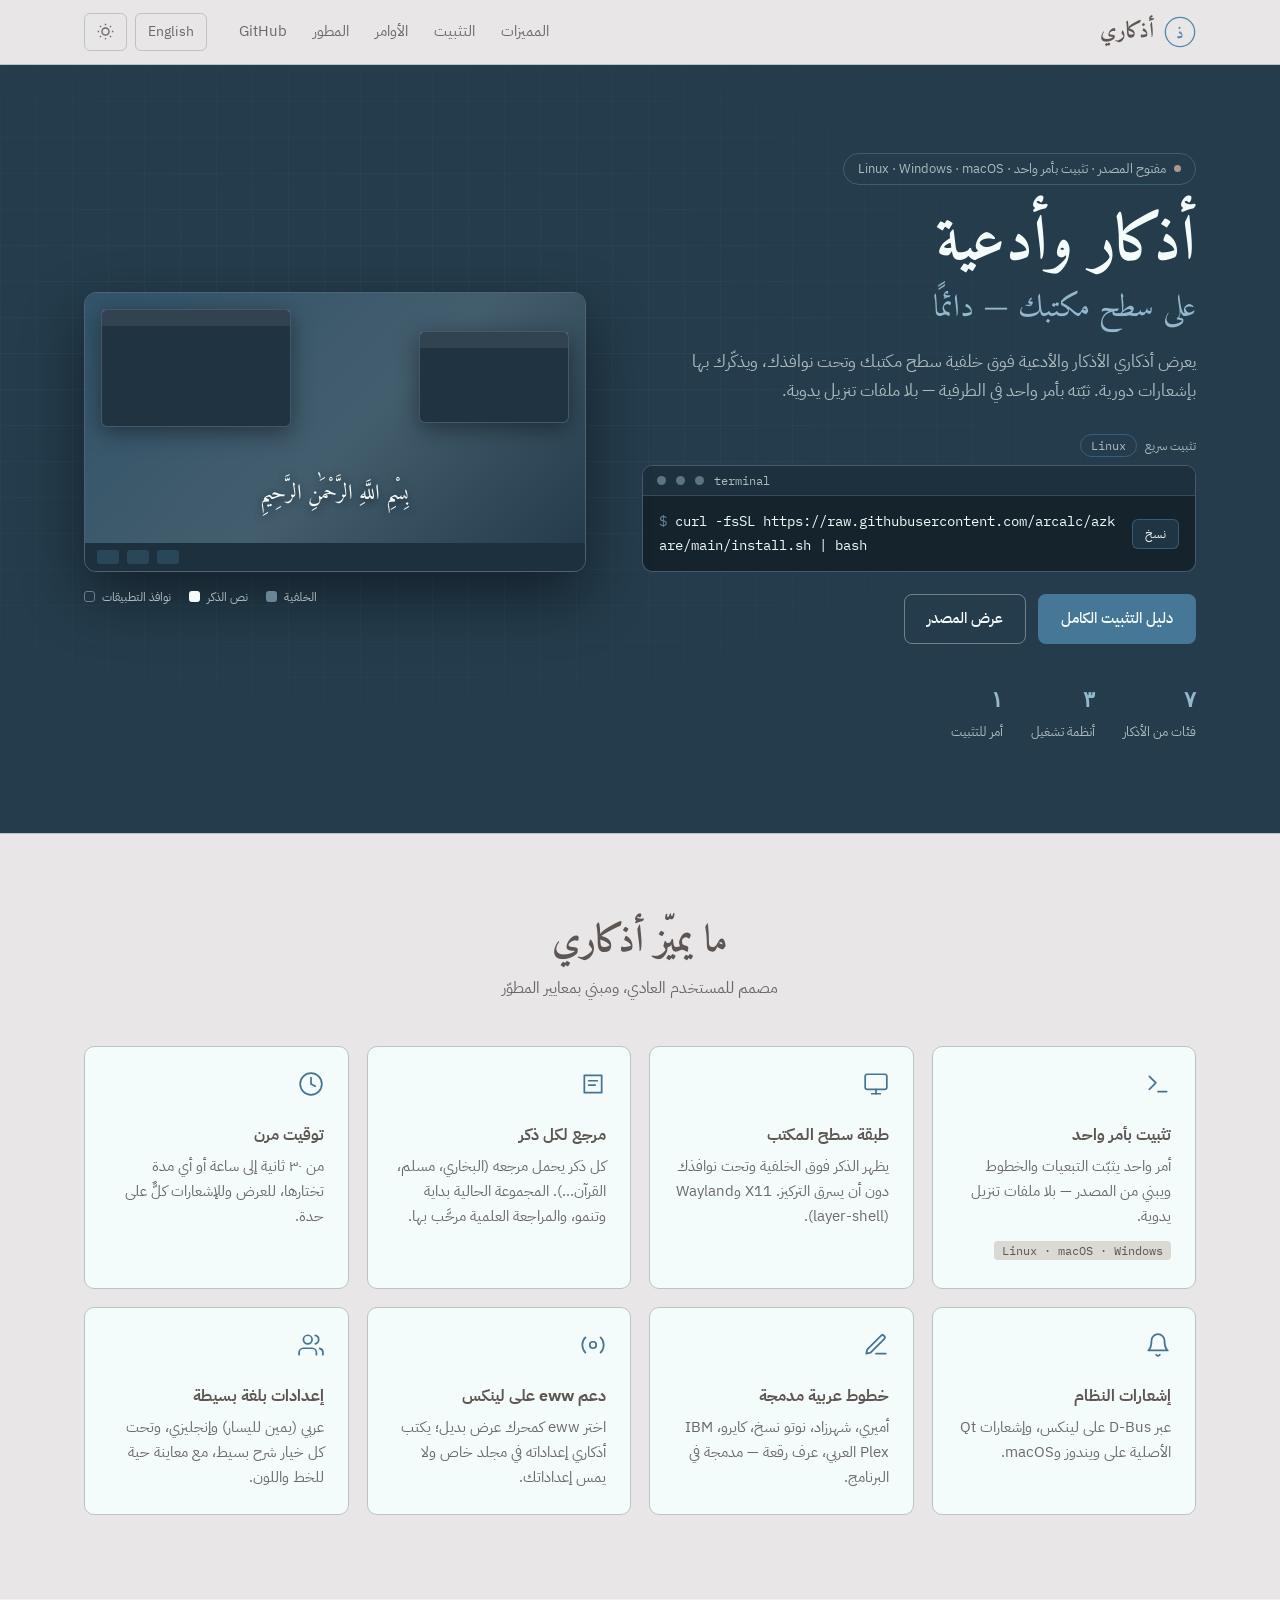
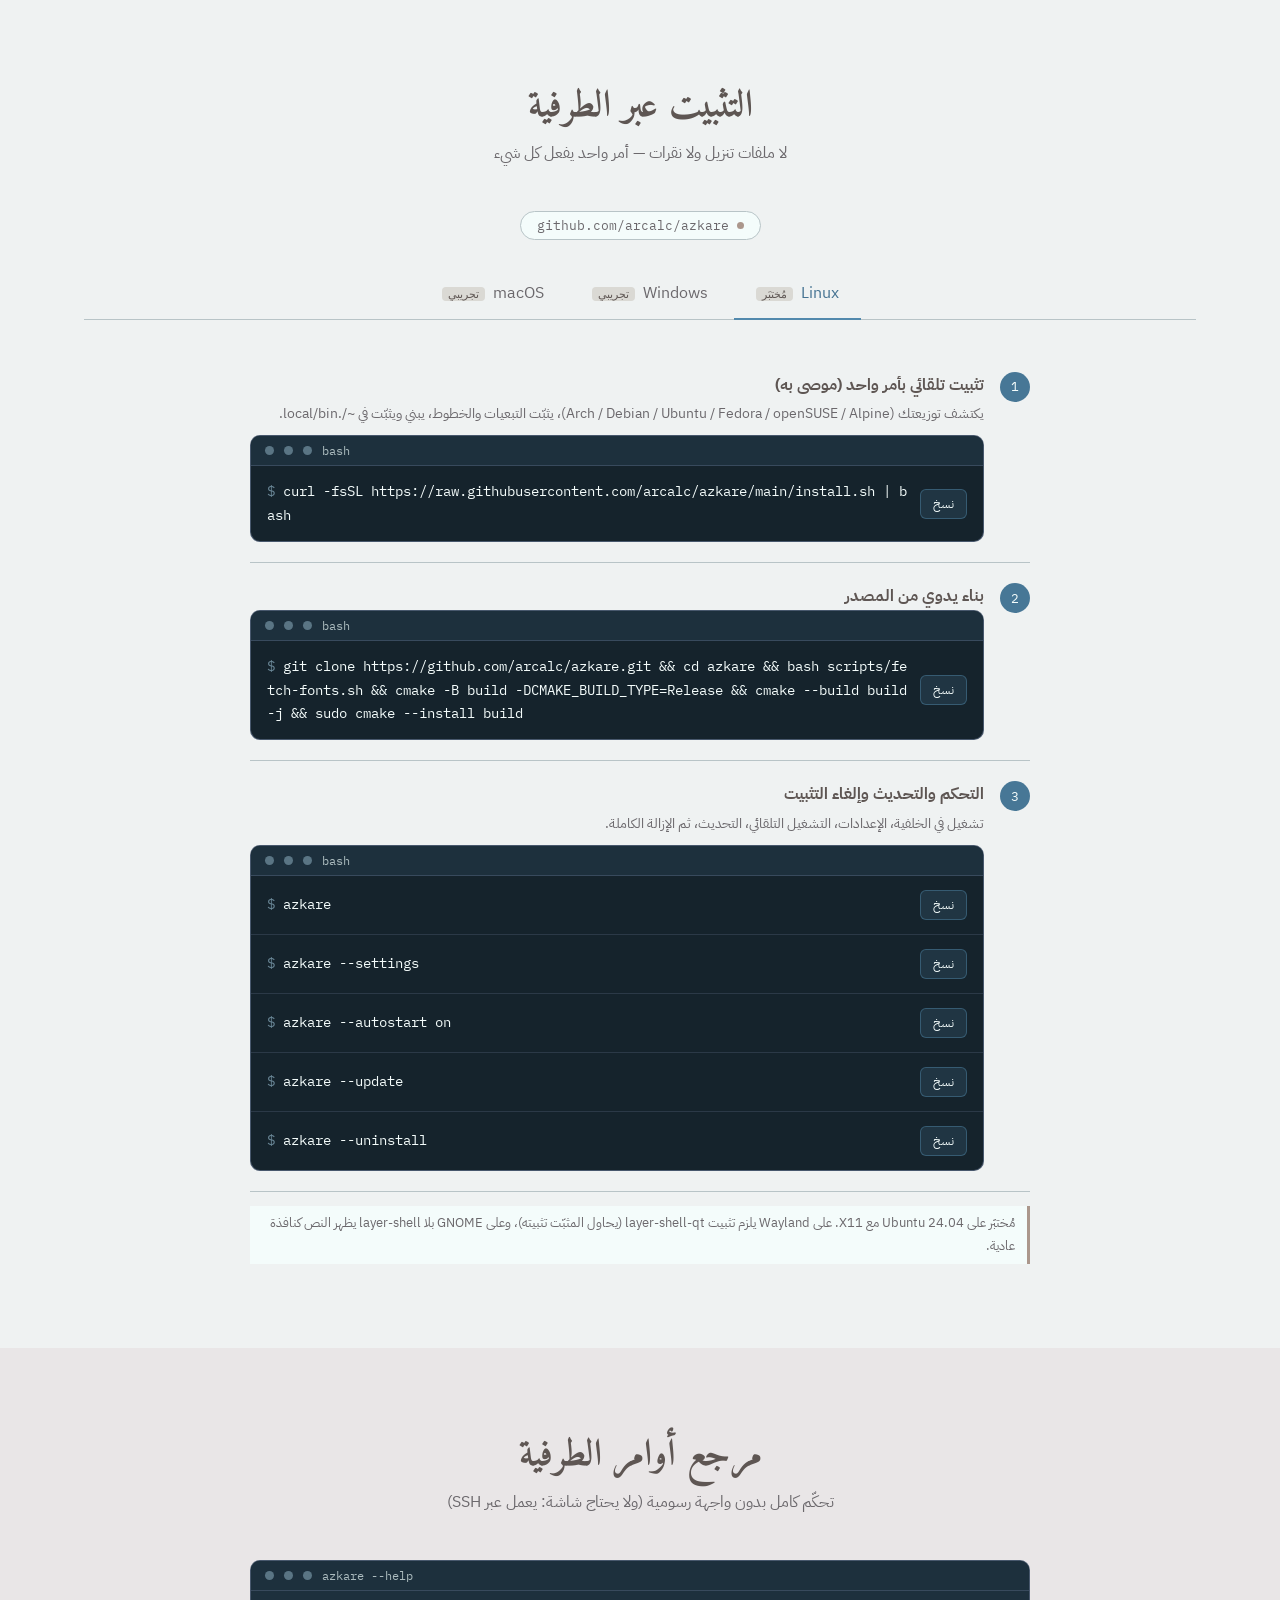
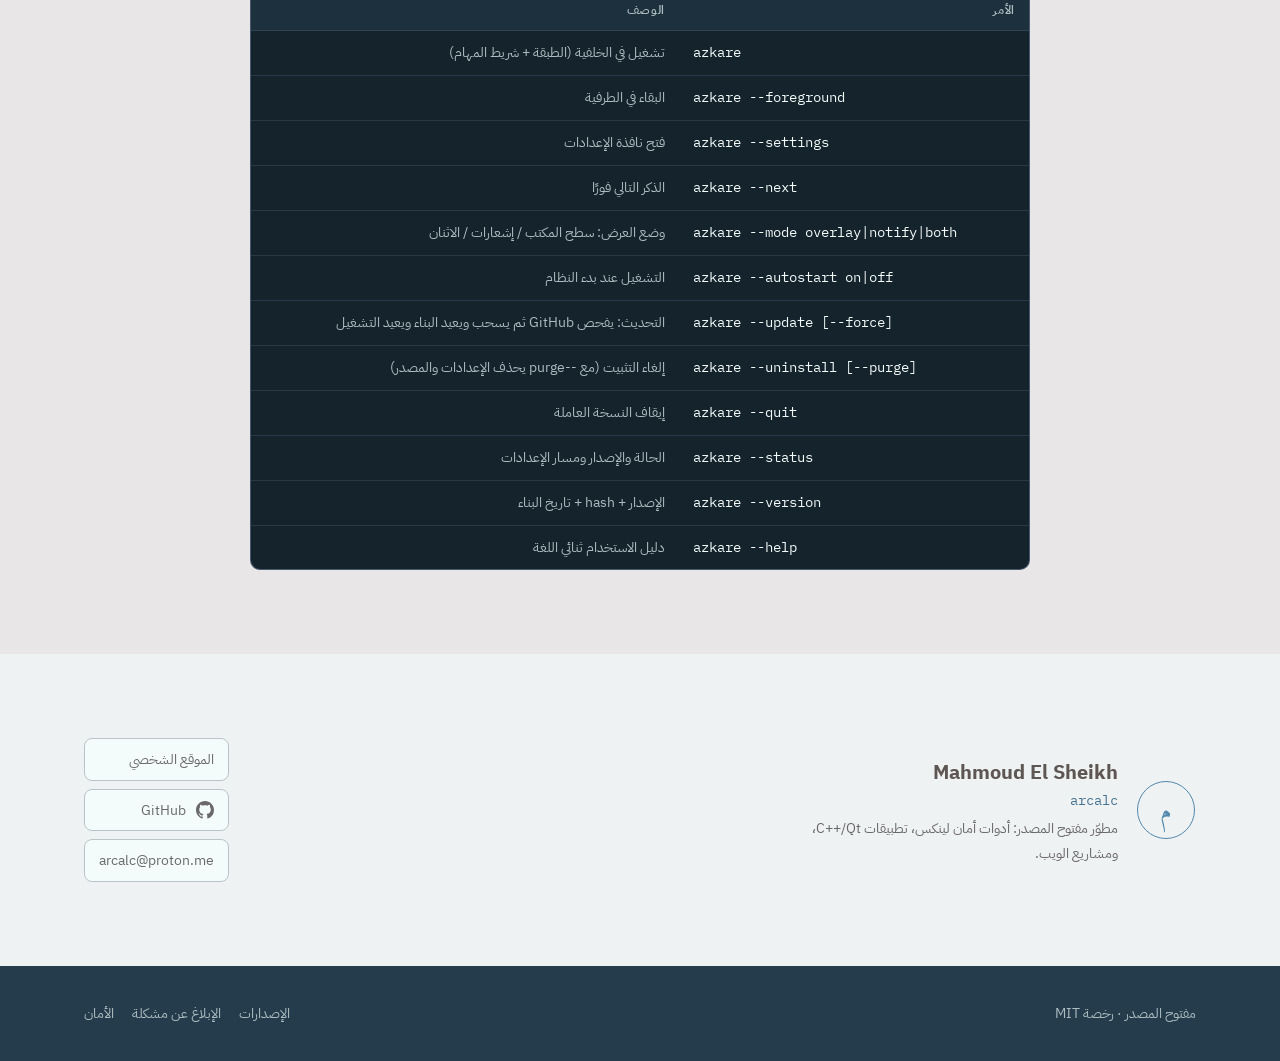
==== docs/index.html @ 2e0c01bb "Add files via upload" ====
<!DOCTYPE html>
<html lang="ar" dir="rtl">
<head>
<meta charset="UTF-8">
<meta name="viewport" content="width=device-width, initial-scale=1">
<title>أذكاري — Azkare | أذكار وأدعية على سطح مكتبك</title>
<meta name="description" content="أذكار وأدعية على سطح مكتبك، تُثبَّت بأمر واحد في الطرفية — Linux وWindows وmacOS. Adhkar and Duas on your desktop, installed with one terminal command.">
<meta name="theme-color" content="#243C4C">
<meta property="og:title" content="أذكاري — Azkare">
<meta property="og:description" content="Adhkar and Duas on your desktop. One terminal command to install.">
<link rel="icon" type="image/svg+xml" href="assets/icon.svg">
<link rel="preconnect" href="https://fonts.googleapis.com"><link rel="preconnect" href="https://fonts.gstatic.com" crossorigin>
<link href="https://fonts.googleapis.com/css2?family=Amiri:wght@400;700&amp;family=IBM+Plex+Mono:wght@400;500&amp;family=IBM+Plex+Sans+Arabic:wght@300;400;500;600&amp;display=swap" rel="stylesheet">
<link rel="stylesheet" href="styles.css">
</head>
<body>
<a class="skip" href="#main" data-ar="تخطَّ إلى المحتوى" data-en="Skip to content">تخطَّ إلى المحتوى</a>
<header class="nav"><div class="wrap">
  <a class="brand" href="#top" aria-label="Azkare"><svg viewBox="0 0 36 36" aria-hidden="true"><circle cx="18" cy="18" r="16.5" fill="none" stroke="currentColor" stroke-width="1.5"/><text x="18" y="25" text-anchor="middle" font-family="Amiri,serif" font-size="19" fill="currentColor">ذ</text></svg><span data-ar="أذكاري" data-en="Azkare">أذكاري</span></a>
  <ul>
    <li><a href="#features" data-ar="المميزات" data-en="Features">المميزات</a></li>
    <li><a href="#install" data-ar="التثبيت" data-en="Install">التثبيت</a></li>
    <li><a href="#cli" data-ar="الأوامر" data-en="CLI">الأوامر</a></li>
    <li><a href="#developer" data-ar="المطور" data-en="Developer">المطور</a></li>
    <li><a href="https://github.com/arcalc/azkare" target="_blank" rel="noopener">GitHub</a></li>
  </ul>
  <div class="tools">
    <button class="tool" id="langBtn" type="button" aria-label="Language"><span>English</span></button>
    <button class="tool" id="themeBtn" type="button" aria-label="Toggle light / dark theme">
      <svg class="icon-sun" viewBox="0 0 24 24" width="17" height="17" fill="none" stroke="currentColor" stroke-width="2"><circle cx="12" cy="12" r="5"/><path d="M12 1v2M12 21v2M4.2 4.2l1.4 1.4M18.4 18.4l1.4 1.4M1 12h2M21 12h2M4.2 19.8l1.4-1.4M18.4 5.6l1.4-1.4"/></svg>
      <svg class="icon-moon" viewBox="0 0 24 24" width="17" height="17" fill="none" stroke="currentColor" stroke-width="2"><path d="M21 12.8A9 9 0 1111.2 3 7 7 0 0021 12.8z"/></svg>
    </button>
  </div>
</div></header>

<main id="main">
<section class="hero" id="top"><div class="wrap">
  <div>
    <span class="eyebrow"><span class="dot"></span><span data-ar="مفتوح المصدر · تثبيت بأمر واحد · Linux · Windows · macOS" data-en="Open source · one-command install · Linux · Windows · macOS">مفتوح المصدر · تثبيت بأمر واحد · Linux · Windows · macOS</span></span>
    <h1><span class="a" data-ar="أذكار وأدعية" data-en="Adhkar &amp; Duas">أذكار وأدعية</span><span class="b" data-ar="على سطح مكتبك — دائمًا" data-en="on your desktop, always">على سطح مكتبك — دائمًا</span></h1>
    <p class="lead" data-ar="يعرض أذكاري الأذكار والأدعية فوق خلفية سطح مكتبك وتحت نوافذك، ويذكّرك بها بإشعارات دورية. ثبّته بأمر واحد في الطرفية — بلا ملفات تنزيل يدوية." data-en="Azkare shows Adhkar and Duas above your wallpaper and below your windows, with periodic reminder notifications. Install it with a single terminal command — no manual downloads.">يعرض أذكاري الأذكار والأدعية فوق خلفية سطح مكتبك وتحت نوافذك، ويذكّرك بها بإشعارات دورية. ثبّته بأمر واحد في الطرفية — بلا ملفات تنزيل يدوية.</p>
    <div class="os-row"><span data-ar="تثبيت سريع" data-en="Quick install">تثبيت سريع</span><span class="pill" id="osPill">Linux</span></div>
    <div class="term"><div class="term-bar"><i></i><i></i><i></i><span>terminal</span></div><div class="term-row"><code id="heroCmd" data-prompt="$">curl -fsSL https://raw.githubusercontent.com/arcalc/azkare/main/install.sh | bash</code><button class="copy" type="button" data-copy="heroCmd" data-ar="نسخ" data-en="Copy">نسخ</button></div></div>
    <div class="cta">
      <a class="btn btn-primary" href="#install" data-ar="دليل التثبيت الكامل" data-en="Full install guide">دليل التثبيت الكامل</a>
      <a class="btn btn-ghost" href="https://github.com/arcalc/azkare" target="_blank" rel="noopener" data-ar="عرض المصدر" data-en="View source">عرض المصدر</a>
    </div>
    <div class="stats">
      <div class="stat"><b>٧</b><small data-ar="فئات من الأذكار" data-en="categories of Adhkar">فئات من الأذكار</small></div>
      <div class="stat"><b>٣</b><small data-ar="أنظمة تشغيل" data-en="platforms">أنظمة تشغيل</small></div>
      <div class="stat"><b>١</b><small data-ar="أمر للتثبيت" data-en="command to install">أمر للتثبيت</small></div>
    </div>
  </div>
  <div class="mock" aria-hidden="true">
    <div class="screen"><div class="wall">
      <div class="dhikr">بِسْمِ اللَّهِ الرَّحْمَٰنِ الرَّحِيمِ</div>
      <div class="win a"></div><div class="win b"></div>
    </div><div class="bar"><i></i><i></i><i></i></div></div>
    <div class="legend"><span class="l1" data-ar="نوافذ التطبيقات" data-en="App windows">نوافذ التطبيقات</span><span class="l2" data-ar="نص الذكر" data-en="Dhikr text">نص الذكر</span><span class="l3" data-ar="الخلفية" data-en="Wallpaper">الخلفية</span></div>
  </div>
</div></section>

<section id="features"><div class="wrap">
  <h2 data-ar="ما يميّز أذكاري" data-en="What Azkare does">ما يميّز أذكاري</h2>
  <p class="sub" data-ar="مصمم للمستخدم العادي، ومبني بمعايير المطوّر" data-en="Built for everyday users, with developer-grade tooling">مصمم للمستخدم العادي، ومبني بمعايير المطوّر</p>
  <div class="grid"><article class="card"><svg viewBox="0 0 24 24" fill="none" stroke="currentColor" stroke-width="1.6" stroke-linecap="round" stroke-linejoin="round" aria-hidden="true"><polyline points="4 17 10 11 4 5"/><line x1="12" y1="19" x2="20" y2="19"/></svg><h3 data-ar="تثبيت بأمر واحد" data-en="One-command install">تثبيت بأمر واحد</h3><p data-ar="أمر واحد يثبّت التبعيات والخطوط ويبني من المصدر — بلا ملفات تنزيل يدوية." data-en="One command installs dependencies and fonts and builds from source — no manual downloads.">أمر واحد يثبّت التبعيات والخطوط ويبني من المصدر — بلا ملفات تنزيل يدوية.</p><span class=badge>Linux · macOS · Windows</span></article><article class="card"><svg viewBox="0 0 24 24" fill="none" stroke="currentColor" stroke-width="1.6" stroke-linecap="round" stroke-linejoin="round" aria-hidden="true"><rect x="2" y="3" width="20" height="14" rx="2"/><line x1="8" y1="21" x2="16" y2="21"/><line x1="12" y1="17" x2="12" y2="21"/></svg><h3 data-ar="طبقة سطح المكتب" data-en="Wallpaper layer">طبقة سطح المكتب</h3><p data-ar="يظهر الذكر فوق الخلفية وتحت نوافذك دون أن يسرق التركيز. X11 وWayland (layer-shell)." data-en="The Dhikr sits above your wallpaper and below your windows without stealing focus. X11 and Wayland (layer-shell).">يظهر الذكر فوق الخلفية وتحت نوافذك دون أن يسرق التركيز. X11 وWayland (layer-shell).</p></article><article class="card"><svg viewBox="0 0 24 24" fill="none" stroke="currentColor" stroke-width="1.6" stroke-linecap="round" stroke-linejoin="round" aria-hidden="true"><path d="M4 4h16v16H4z"/><line x1="8" y1="9" x2="16" y2="9"/><line x1="8" y1="13" x2="14" y2="13"/></svg><h3 data-ar="مرجع لكل ذكر" data-en="A reference for every entry">مرجع لكل ذكر</h3><p data-ar="كل ذكر يحمل مرجعه (البخاري، مسلم، القرآن…). المجموعة الحالية بداية وتنمو، والمراجعة العلمية مرحَّب بها." data-en="Every entry carries its reference (Bukhari, Muslim, Quran…). The collection is a growing starter set; scholarly review is welcome.">كل ذكر يحمل مرجعه (البخاري، مسلم، القرآن…). المجموعة الحالية بداية وتنمو، والمراجعة العلمية مرحَّب بها.</p></article><article class="card"><svg viewBox="0 0 24 24" fill="none" stroke="currentColor" stroke-width="1.6" stroke-linecap="round" stroke-linejoin="round" aria-hidden="true"><circle cx="12" cy="12" r="10"/><polyline points="12 6 12 12 16 14"/></svg><h3 data-ar="توقيت مرن" data-en="Flexible timing">توقيت مرن</h3><p data-ar="من ٣٠ ثانية إلى ساعة أو أي مدة تختارها، للعرض وللإشعارات كلٌّ على حدة." data-en="From 30 seconds to an hour or any custom length, set separately for the overlay and for notifications.">من ٣٠ ثانية إلى ساعة أو أي مدة تختارها، للعرض وللإشعارات كلٌّ على حدة.</p></article><article class="card"><svg viewBox="0 0 24 24" fill="none" stroke="currentColor" stroke-width="1.6" stroke-linecap="round" stroke-linejoin="round" aria-hidden="true"><path d="M18 8A6 6 0 006 8c0 7-3 9-3 9h18s-3-2-3-9"/><path d="M13.7 21a2 2 0 01-3.4 0"/></svg><h3 data-ar="إشعارات النظام" data-en="Native notifications">إشعارات النظام</h3><p data-ar="عبر D-Bus على لينكس، وإشعارات Qt الأصلية على ويندوز وmacOS." data-en="Over D-Bus on Linux, Qt's native notifications on Windows and macOS.">عبر D-Bus على لينكس، وإشعارات Qt الأصلية على ويندوز وmacOS.</p></article><article class="card"><svg viewBox="0 0 24 24" fill="none" stroke="currentColor" stroke-width="1.6" stroke-linecap="round" stroke-linejoin="round" aria-hidden="true"><path d="M12 20h9"/><path d="M16.5 3.5a2.1 2.1 0 013 3L7 19l-4 1 1-4z"/></svg><h3 data-ar="خطوط عربية مدمجة" data-en="Bundled Arabic fonts">خطوط عربية مدمجة</h3><p data-ar="أميري، شهرزاد، نوتو نسخ، كايرو، IBM Plex العربي، عرف رقعة — مدمجة في البرنامج." data-en="Amiri, Scheherazade New, Noto Naskh, Cairo, IBM Plex Arabic, Aref Ruqaa — built into the app.">أميري، شهرزاد، نوتو نسخ، كايرو، IBM Plex العربي، عرف رقعة — مدمجة في البرنامج.</p></article><article class="card"><svg viewBox="0 0 24 24" fill="none" stroke="currentColor" stroke-width="1.6" stroke-linecap="round" stroke-linejoin="round" aria-hidden="true"><circle cx="12" cy="12" r="3"/><path d="M19 5a10 10 0 010 14M5 5a10 10 0 000 14"/></svg><h3 data-ar="دعم eww على لينكس" data-en="eww on Linux">دعم eww على لينكس</h3><p data-ar="اختر eww كمحرك عرض بديل؛ يكتب أذكاري إعداداته في مجلد خاص ولا يمس إعداداتك." data-en="Pick eww as an alternative engine; Azkare writes its config to a private folder and never touches yours.">اختر eww كمحرك عرض بديل؛ يكتب أذكاري إعداداته في مجلد خاص ولا يمس إعداداتك.</p></article><article class="card"><svg viewBox="0 0 24 24" fill="none" stroke="currentColor" stroke-width="1.6" stroke-linecap="round" stroke-linejoin="round" aria-hidden="true"><path d="M17 21v-2a4 4 0 00-4-4H5a4 4 0 00-4 4v2"/><circle cx="9" cy="7" r="4"/><path d="M23 21v-2a4 4 0 00-3-3.9M16 3.1a4 4 0 010 7.8"/></svg><h3 data-ar="إعدادات بلغة بسيطة" data-en="Plain-language settings">إعدادات بلغة بسيطة</h3><p data-ar="عربي (يمين لليسار) وإنجليزي، وتحت كل خيار شرح بسيط، مع معاينة حية للخط واللون." data-en="Arabic (right-to-left) and English, with a plain explanation under every option and a live preview of font and colour.">عربي (يمين لليسار) وإنجليزي، وتحت كل خيار شرح بسيط، مع معاينة حية للخط واللون.</p></article></div>
</div></section>

<section id="install" class="alt"><div class="wrap">
  <h2 data-ar="التثبيت عبر الطرفية" data-en="Terminal installation">التثبيت عبر الطرفية</h2>
  <p class="sub" data-ar="لا ملفات تنزيل ولا نقرات — أمر واحد يفعل كل شيء" data-en="No downloads, no clicking — one command does everything">لا ملفات تنزيل ولا نقرات — أمر واحد يفعل كل شيء</p>
  <div class="ver" id="verBadge" aria-live="polite"><span class="dot"></span><span id="verText">…</span></div>
  <div class="tabs" role="tablist" aria-label="Platform">
    <button class="tab" role="tab" id="tab-linux" aria-selected="true" aria-controls="panel-linux" data-tab="linux">Linux <small data-ar="مُختبَر" data-en="tested">مُختبَر</small></button>
    <button class="tab" role="tab" id="tab-windows" aria-selected="false" aria-controls="panel-windows" data-tab="windows" tabindex="-1">Windows <small data-ar="تجريبي" data-en="experimental">تجريبي</small></button>
    <button class="tab" role="tab" id="tab-macos" aria-selected="false" aria-controls="panel-macos" data-tab="macos" tabindex="-1">macOS <small data-ar="تجريبي" data-en="experimental">تجريبي</small></button>
  </div>
  <div class="panel" id="panel-linux" role="tabpanel" aria-labelledby="tab-linux"><div class="step"><span class="num">1</span><div><h3 data-ar="تثبيت تلقائي بأمر واحد (موصى به)" data-en="Automatic one-line install (recommended)">تثبيت تلقائي بأمر واحد (موصى به)</h3><p data-ar="يكتشف توزيعتك (Arch / Debian / Ubuntu / Fedora / openSUSE / Alpine)، يثبّت التبعيات والخطوط، يبني ويثبّت في ~/.local/bin." data-en="Detects your distro (Arch / Debian / Ubuntu / Fedora / openSUSE / Alpine), installs dependencies and fonts, builds and installs to ~/.local/bin.">يكتشف توزيعتك (Arch / Debian / Ubuntu / Fedora / openSUSE / Alpine)، يثبّت التبعيات والخطوط، يبني ويثبّت في ~/.local/bin.</p><div class="term"><div class="term-bar"><i></i><i></i><i></i><span>bash</span></div><div class="term-row"><code id="linux-auto" data-prompt="$">curl -fsSL https://raw.githubusercontent.com/arcalc/azkare/main/install.sh | bash</code><button class="copy" type="button" data-copy="linux-auto" data-ar="نسخ" data-en="Copy">نسخ</button></div></div></div></div><div class="step"><span class="num">2</span><div><h3 data-ar="بناء يدوي من المصدر" data-en="Manual build from source">بناء يدوي من المصدر</h3><div class="term"><div class="term-bar"><i></i><i></i><i></i><span>bash</span></div><div class="term-row"><code id="linux-manual" data-prompt="$">git clone https://github.com/arcalc/azkare.git &amp;&amp; cd azkare &amp;&amp; bash scripts/fetch-fonts.sh &amp;&amp; cmake -B build -DCMAKE_BUILD_TYPE=Release &amp;&amp; cmake --build build -j &amp;&amp; sudo cmake --install build</code><button class="copy" type="button" data-copy="linux-manual" data-ar="نسخ" data-en="Copy">نسخ</button></div></div></div></div><div class="step"><span class="num">3</span><div><h3 data-ar="التحكم والتحديث وإلغاء التثبيت" data-en="Control, update and uninstall">التحكم والتحديث وإلغاء التثبيت</h3><p data-ar="تشغيل في الخلفية، الإعدادات، التشغيل التلقائي، التحديث، ثم الإزالة الكاملة." data-en="Start in the background, settings, autostart, update, then full removal.">تشغيل في الخلفية، الإعدادات، التشغيل التلقائي، التحديث، ثم الإزالة الكاملة.</p><div class="term"><div class="term-bar"><i></i><i></i><i></i><span>bash</span></div><div class="term-row"><code id="linux-m0" data-prompt="$">azkare</code><button class="copy" type="button" data-copy="linux-m0" data-ar="نسخ" data-en="Copy">نسخ</button></div><div class="term-row"><code id="linux-m1" data-prompt="$">azkare --settings</code><button class="copy" type="button" data-copy="linux-m1" data-ar="نسخ" data-en="Copy">نسخ</button></div><div class="term-row"><code id="linux-m2" data-prompt="$">azkare --autostart on</code><button class="copy" type="button" data-copy="linux-m2" data-ar="نسخ" data-en="Copy">نسخ</button></div><div class="term-row"><code id="linux-m3" data-prompt="$">azkare --update</code><button class="copy" type="button" data-copy="linux-m3" data-ar="نسخ" data-en="Copy">نسخ</button></div><div class="term-row"><code id="linux-m4" data-prompt="$">azkare --uninstall</code><button class="copy" type="button" data-copy="linux-m4" data-ar="نسخ" data-en="Copy">نسخ</button></div></div></div></div><p class="note" data-ar="مُختبَر على Ubuntu 24.04 مع X11. على Wayland يلزم تثبيت layer-shell-qt (يحاول المثبّت تثبيته)، وعلى GNOME بلا layer-shell يظهر النص كنافذة عادية." data-en="Tested on Ubuntu 24.04 with X11. On Wayland, layer-shell-qt is needed (the installer tries to install it); on GNOME without layer-shell the text appears as an ordinary window.">مُختبَر على Ubuntu 24.04 مع X11. على Wayland يلزم تثبيت layer-shell-qt (يحاول المثبّت تثبيته)، وعلى GNOME بلا layer-shell يظهر النص كنافذة عادية.</p></div><div class="panel" id="panel-windows" role="tabpanel" aria-labelledby="tab-windows" hidden><div class="step"><span class="num">1</span><div><h3 data-ar="تثبيت تلقائي بأمر واحد (موصى به)" data-en="Automatic one-line install (recommended)">تثبيت تلقائي بأمر واحد (موصى به)</h3><p data-ar="يثبّت Git وMSYS2 عبر winget (أو choco/scoop) ثم المترجم وQt6 داخل MSYS2، ويبني ويضيف المسار إلى PATH." data-en="Installs Git and MSYS2 via winget (or choco/scoop), then the compiler and Qt6 inside MSYS2, builds, and adds the folder to PATH.">يثبّت Git وMSYS2 عبر winget (أو choco/scoop) ثم المترجم وQt6 داخل MSYS2، ويبني ويضيف المسار إلى PATH.</p><div class="term"><div class="term-bar"><i></i><i></i><i></i><span>PowerShell</span></div><div class="term-row"><code id="windows-auto" data-prompt="PS&gt;">irm https://raw.githubusercontent.com/arcalc/azkare/main/install.ps1 | iex</code><button class="copy" type="button" data-copy="windows-auto" data-ar="نسخ" data-en="Copy">نسخ</button></div></div></div></div><div class="step"><span class="num">2</span><div><h3 data-ar="بناء يدوي من المصدر" data-en="Manual build from source">بناء يدوي من المصدر</h3><div class="term"><div class="term-bar"><i></i><i></i><i></i><span>PowerShell</span></div><div class="term-row"><code id="windows-manual" data-prompt="PS&gt;">git clone https://github.com/arcalc/azkare.git; cd azkare; $env:MSYSTEM='UCRT64'; $env:CHERE_INVOKING='1'; &amp; C:\msys64\usr\bin\bash.exe -lc 'bash scripts/fetch-fonts.sh; cmake -B build -G Ninja -DCMAKE_BUILD_TYPE=Release &amp;&amp; cmake --build build -j'</code><button class="copy" type="button" data-copy="windows-manual" data-ar="نسخ" data-en="Copy">نسخ</button></div></div></div></div><div class="step"><span class="num">3</span><div><h3 data-ar="التحكم والتحديث وإلغاء التثبيت" data-en="Control, update and uninstall">التحكم والتحديث وإلغاء التثبيت</h3><p data-ar="تشغيل في الخلفية، الإعدادات، التشغيل التلقائي، التحديث، ثم الإزالة الكاملة." data-en="Start in the background, settings, autostart, update, then full removal.">تشغيل في الخلفية، الإعدادات، التشغيل التلقائي، التحديث، ثم الإزالة الكاملة.</p><div class="term"><div class="term-bar"><i></i><i></i><i></i><span>PowerShell</span></div><div class="term-row"><code id="windows-m0" data-prompt="PS&gt;">azkare</code><button class="copy" type="button" data-copy="windows-m0" data-ar="نسخ" data-en="Copy">نسخ</button></div><div class="term-row"><code id="windows-m1" data-prompt="PS&gt;">azkare --settings</code><button class="copy" type="button" data-copy="windows-m1" data-ar="نسخ" data-en="Copy">نسخ</button></div><div class="term-row"><code id="windows-m2" data-prompt="PS&gt;">azkare --autostart on</code><button class="copy" type="button" data-copy="windows-m2" data-ar="نسخ" data-en="Copy">نسخ</button></div><div class="term-row"><code id="windows-m3" data-prompt="PS&gt;">azkare --update</code><button class="copy" type="button" data-copy="windows-m3" data-ar="نسخ" data-en="Copy">نسخ</button></div><div class="term-row"><code id="windows-m4" data-prompt="PS&gt;">azkare --uninstall</code><button class="copy" type="button" data-copy="windows-m4" data-ar="نسخ" data-en="Copy">نسخ</button></div></div></div></div><p class="note" data-ar="تجريبي: لم يُختبر المثبّت على جهاز ويندوز حقيقي بعد. يستخدم MSYS2 لتثبيت المترجم وQt6." data-en="Experimental: the installer has not been tested on a real Windows machine yet. It uses MSYS2 for the compiler and Qt6.">تجريبي: لم يُختبر المثبّت على جهاز ويندوز حقيقي بعد. يستخدم MSYS2 لتثبيت المترجم وQt6.</p></div><div class="panel" id="panel-macos" role="tabpanel" aria-labelledby="tab-macos" hidden><div class="step"><span class="num">1</span><div><h3 data-ar="تثبيت تلقائي بأمر واحد (موصى به)" data-en="Automatic one-line install (recommended)">تثبيت تلقائي بأمر واحد (موصى به)</h3><p data-ar="يثبّت التبعيات عبر Homebrew، يُنزّل الخطوط، يبني ويثبّت في ~/.local/bin." data-en="Installs dependencies with Homebrew, downloads the fonts, builds and installs to ~/.local/bin.">يثبّت التبعيات عبر Homebrew، يُنزّل الخطوط، يبني ويثبّت في ~/.local/bin.</p><div class="term"><div class="term-bar"><i></i><i></i><i></i><span>zsh</span></div><div class="term-row"><code id="macos-auto" data-prompt="%">curl -fsSL https://raw.githubusercontent.com/arcalc/azkare/main/install.sh | bash</code><button class="copy" type="button" data-copy="macos-auto" data-ar="نسخ" data-en="Copy">نسخ</button></div></div></div></div><div class="step"><span class="num">2</span><div><h3 data-ar="بناء يدوي من المصدر" data-en="Manual build from source">بناء يدوي من المصدر</h3><div class="term"><div class="term-bar"><i></i><i></i><i></i><span>zsh</span></div><div class="term-row"><code id="macos-manual" data-prompt="%">brew install cmake ninja qt &amp;&amp; git clone https://github.com/arcalc/azkare.git &amp;&amp; cd azkare &amp;&amp; bash scripts/fetch-fonts.sh &amp;&amp; cmake -B build -DCMAKE_BUILD_TYPE=Release -DCMAKE_PREFIX_PATH="$(brew --prefix qt)" &amp;&amp; cmake --build build -j &amp;&amp; sudo cmake --install build</code><button class="copy" type="button" data-copy="macos-manual" data-ar="نسخ" data-en="Copy">نسخ</button></div></div></div></div><div class="step"><span class="num">3</span><div><h3 data-ar="التحكم والتحديث وإلغاء التثبيت" data-en="Control, update and uninstall">التحكم والتحديث وإلغاء التثبيت</h3><p data-ar="تشغيل في الخلفية، الإعدادات، التشغيل التلقائي، التحديث، ثم الإزالة الكاملة." data-en="Start in the background, settings, autostart, update, then full removal.">تشغيل في الخلفية، الإعدادات، التشغيل التلقائي، التحديث، ثم الإزالة الكاملة.</p><div class="term"><div class="term-bar"><i></i><i></i><i></i><span>zsh</span></div><div class="term-row"><code id="macos-m0" data-prompt="%">azkare</code><button class="copy" type="button" data-copy="macos-m0" data-ar="نسخ" data-en="Copy">نسخ</button></div><div class="term-row"><code id="macos-m1" data-prompt="%">azkare --settings</code><button class="copy" type="button" data-copy="macos-m1" data-ar="نسخ" data-en="Copy">نسخ</button></div><div class="term-row"><code id="macos-m2" data-prompt="%">azkare --autostart on</code><button class="copy" type="button" data-copy="macos-m2" data-ar="نسخ" data-en="Copy">نسخ</button></div><div class="term-row"><code id="macos-m3" data-prompt="%">azkare --update</code><button class="copy" type="button" data-copy="macos-m3" data-ar="نسخ" data-en="Copy">نسخ</button></div><div class="term-row"><code id="macos-m4" data-prompt="%">azkare --uninstall</code><button class="copy" type="button" data-copy="macos-m4" data-ar="نسخ" data-en="Copy">نسخ</button></div></div></div></div><p class="note" data-ar="تجريبي: لم يُختبر على macOS بعد. يتطلب Homebrew." data-en="Experimental: not tested on macOS yet. Requires Homebrew.">تجريبي: لم يُختبر على macOS بعد. يتطلب Homebrew.</p></div>
</div></section>

<section id="cli"><div class="wrap">
  <h2 data-ar="مرجع أوامر الطرفية" data-en="CLI reference">مرجع أوامر الطرفية</h2>
  <p class="sub" data-ar="تحكّم كامل بدون واجهة رسومية (ولا يحتاج شاشة: يعمل عبر SSH)" data-en="Full control without a GUI (needs no display: works over SSH)">تحكّم كامل بدون واجهة رسومية (ولا يحتاج شاشة: يعمل عبر SSH)</p>
  <div class="cli"><div class="term"><div class="term-bar"><i></i><i></i><i></i><span>azkare --help</span></div>
  <table><thead><tr><th data-ar="الأمر" data-en="Command">الأمر</th><th data-ar="الوصف" data-en="What it does">الوصف</th></tr></thead><tbody><tr><td>azkare</td><td data-ar="تشغيل في الخلفية (الطبقة + شريط المهام)" data-en="Start in the background (overlay + tray)">تشغيل في الخلفية (الطبقة + شريط المهام)</td></tr><tr><td>azkare --foreground</td><td data-ar="البقاء في الطرفية" data-en="Stay attached to the terminal">البقاء في الطرفية</td></tr><tr><td>azkare --settings</td><td data-ar="فتح نافذة الإعدادات" data-en="Open the settings window">فتح نافذة الإعدادات</td></tr><tr><td>azkare --next</td><td data-ar="الذكر التالي فورًا" data-en="Show the next Dhikr now">الذكر التالي فورًا</td></tr><tr><td>azkare --mode overlay|notify|both</td><td data-ar="وضع العرض: سطح المكتب / إشعارات / الاثنان" data-en="Display mode: desktop / notifications / both">وضع العرض: سطح المكتب / إشعارات / الاثنان</td></tr><tr><td>azkare --autostart on|off</td><td data-ar="التشغيل عند بدء النظام" data-en="Start at login">التشغيل عند بدء النظام</td></tr><tr><td>azkare --update [--force]</td><td data-ar="التحديث: يفحص GitHub ثم يسحب ويعيد البناء ويعيد التشغيل" data-en="Update: checks GitHub, pulls, rebuilds, restarts">التحديث: يفحص GitHub ثم يسحب ويعيد البناء ويعيد التشغيل</td></tr><tr><td>azkare --uninstall [--purge]</td><td data-ar="إلغاء التثبيت (مع --purge يحذف الإعدادات والمصدر)" data-en="Uninstall (--purge also removes settings and source)">إلغاء التثبيت (مع --purge يحذف الإعدادات والمصدر)</td></tr><tr><td>azkare --quit</td><td data-ar="إيقاف النسخة العاملة" data-en="Stop the running instance">إيقاف النسخة العاملة</td></tr><tr><td>azkare --status</td><td data-ar="الحالة والإصدار ومسار الإعدادات" data-en="Status, version and config path">الحالة والإصدار ومسار الإعدادات</td></tr><tr><td>azkare --version</td><td data-ar="الإصدار + hash + تاريخ البناء" data-en="Version + git hash + build date">الإصدار + hash + تاريخ البناء</td></tr><tr><td>azkare --help</td><td data-ar="دليل الاستخدام ثنائي اللغة" data-en="Bilingual usage guide">دليل الاستخدام ثنائي اللغة</td></tr></tbody></table></div></div>
</div></section>

<section id="developer" class="alt"><div class="wrap dev">
  <div class="who"><svg viewBox="0 0 60 60" aria-hidden="true"><circle cx="30" cy="30" r="28.5" fill="none" stroke="currentColor"/><text x="30" y="39" text-anchor="middle" font-family="Amiri,serif" font-size="26" fill="currentColor">م</text></svg>
    <div><h3>Mahmoud El Sheikh</h3><div class="h">arcalc</div><p data-ar="مطوّر مفتوح المصدر: أدوات أمان لينكس، تطبيقات C++/Qt، ومشاريع الويب." data-en="Open-source developer: Linux security tools, C++/Qt desktop apps and web projects.">مطوّر مفتوح المصدر: أدوات أمان لينكس، تطبيقات C++/Qt، ومشاريع الويب.</p></div></div>
  <div class="links">
    <a href="https://arcalc.github.io/arcalc" target="_blank" rel="noopener"><span data-ar="الموقع الشخصي" data-en="Portfolio">الموقع الشخصي</span></a>
    <a href="https://github.com/arcalc/azkare" target="_blank" rel="noopener"><svg viewBox="0 0 16 16" width="18" height="18" fill="currentColor" aria-hidden="true"><path d="M8 0C3.58 0 0 3.58 0 8c0 3.54 2.29 6.53 5.47 7.59.4.07.55-.17.55-.38v-1.49c-2.01.37-2.53-.49-2.69-.94-.09-.23-.48-.94-.82-1.13-.28-.15-.68-.52-.01-.53.63-.01 1.08.58 1.23.82.72 1.21 1.87.87 2.33.66.07-.52.28-.87.51-1.07-1.78-.2-3.64-.89-3.64-3.95 0-.87.31-1.59.82-2.15-.08-.2-.36-1.02.08-2.12 0 0 .67-.21 2.2.82.64-.18 1.32-.27 2-.27s1.36.09 2 .27c1.53-1.04 2.2-.82 2.2-.82.44 1.1.16 1.92.08 2.12.51.56.82 1.27.82 2.15 0 3.07-1.87 3.75-3.65 3.95.29.25.54.73.54 1.48v2.2c0 .21.15.46.55.38A8 8 0 0016 8c0-4.42-3.58-8-8-8z"/></svg> GitHub</a>
    <a href="mailto:arcalc@proton.me">arcalc@proton.me</a>
  </div>
</div></section>
</main>

<footer><div class="wrap">
  <span data-ar="مفتوح المصدر · رخصة MIT" data-en="Open source · MIT licence">مفتوح المصدر · رخصة MIT</span>
  <nav><a href="https://github.com/arcalc/azkare/releases" target="_blank" rel="noopener" data-ar="الإصدارات" data-en="Releases">الإصدارات</a><a href="https://github.com/arcalc/azkare/issues" target="_blank" rel="noopener" data-ar="الإبلاغ عن مشكلة" data-en="Report an issue">الإبلاغ عن مشكلة</a><a href="https://github.com/arcalc/azkare/security/policy" target="_blank" rel="noopener" data-ar="الأمان" data-en="Security">الأمان</a></nav>
</div></footer>
<script src="app.js"></script>
</body>
</html>
---- docs/styles.css ----
/* Azkare website — Arctic Reflection + Urban Slate. Every colour below derives from those ten hex values. */
:root {
  --navy: #243C4C;  --cerulean: #5289AD;  --teal: #698696;  --silver: #ACBCBF;  --ice: #F4FCFB;
  --offwhite: #E9E6E7;  --charcoal: #5E5653;  --slate: #7B7F8A;  --taupe: #AB978C;  --steel: #6B7C98;

  --bg: var(--offwhite);
  --surface: var(--ice);
  --surface-2: color-mix(in srgb, var(--ice) 55%, var(--offwhite));
  --text: var(--charcoal);
  --text-2: color-mix(in srgb, var(--slate) 45%, var(--charcoal));
  --border: color-mix(in srgb, var(--silver) 80%, var(--offwhite));
  --link: color-mix(in srgb, var(--cerulean) 72%, var(--navy));
  --btn: color-mix(in srgb, var(--cerulean) 76%, var(--navy));
  --btn-hover: color-mix(in srgb, var(--teal) 70%, var(--navy));
  --badge-bg: color-mix(in srgb, var(--taupe) 35%, var(--ice));
  --term: color-mix(in srgb, var(--navy) 58%, #000);
  --term-bar: color-mix(in srgb, var(--navy) 80%, #000);
  --term-text: var(--ice);
  --term-dim: var(--silver);
  --nav-bg: color-mix(in srgb, var(--offwhite) 88%, transparent);
  --radius: 10px;
  color-scheme: light;
}
:root[data-theme="dark"] {
  --bg: var(--navy);
  --surface: color-mix(in srgb, var(--navy) 90%, var(--ice));
  --surface-2: color-mix(in srgb, var(--navy) 80%, #000);
  --text: var(--ice);
  --text-2: var(--silver);
  --border: color-mix(in srgb, var(--navy) 72%, var(--silver));
  --link: color-mix(in srgb, var(--cerulean) 55%, var(--ice));
  --btn: color-mix(in srgb, var(--cerulean) 82%, var(--navy));
  --btn-hover: var(--cerulean);
  --badge-bg: color-mix(in srgb, var(--taupe) 22%, var(--navy));
  --term: color-mix(in srgb, var(--navy) 50%, #000);
  --nav-bg: color-mix(in srgb, var(--navy) 88%, transparent);
  color-scheme: dark;
}
@media (prefers-color-scheme: dark) { :root:not([data-theme]) {
  --bg: var(--navy); --surface: color-mix(in srgb, var(--navy) 90%, var(--ice)); --surface-2: color-mix(in srgb, var(--navy) 80%, #000);
  --text: var(--ice); --text-2: var(--silver); --border: color-mix(in srgb, var(--navy) 72%, var(--silver));
  --link: color-mix(in srgb, var(--cerulean) 55%, var(--ice)); --btn: color-mix(in srgb, var(--cerulean) 82%, var(--navy));
  --btn-hover: var(--cerulean); --badge-bg: color-mix(in srgb, var(--taupe) 22%, var(--navy));
  --term: color-mix(in srgb, var(--navy) 50%, #000); --nav-bg: color-mix(in srgb, var(--navy) 88%, transparent); color-scheme: dark; } }

*, *::before, *::after { box-sizing: border-box; margin: 0; padding: 0; }
html { scroll-behavior: smooth; scroll-padding-top: 76px; -webkit-text-size-adjust: 100%; }
body { font-family: 'IBM Plex Sans Arabic', system-ui, sans-serif; background: var(--bg); color: var(--text); line-height: 1.7; transition: background .25s, color .25s; }
a { color: var(--link); text-decoration: none; } a:hover { text-decoration: underline; }
code, .mono { font-family: 'IBM Plex Mono', ui-monospace, monospace; }
.amiri { font-family: 'Amiri', serif; }
:focus-visible { outline: 2px solid var(--cerulean); outline-offset: 3px; border-radius: 4px; }
.skip { position: absolute; inset-inline-start: 12px; top: -60px; background: var(--btn); color: var(--ice); padding: 8px 14px; border-radius: 6px; z-index: 200; }
.skip:focus { top: 10px; text-decoration: none; }
.wrap { max-width: 1160px; margin: 0 auto; padding: 0 24px; }

/* nav */
.nav { position: sticky; top: 0; z-index: 100; background: var(--nav-bg); backdrop-filter: blur(12px); border-bottom: 1px solid var(--border); }
.nav .wrap { display: flex; align-items: center; gap: 20px; height: 64px; }
.brand { display: flex; align-items: center; gap: 10px; color: var(--text); font-family: 'Amiri', serif; font-size: 1.35rem; font-weight: 700; }
.brand:hover { text-decoration: none; }
.brand svg { width: 32px; height: 32px; color: var(--cerulean); }
.nav ul { display: flex; list-style: none; gap: 2px; margin-inline-start: auto; }
.nav ul a { color: var(--text-2); font-size: .92rem; padding: 6px 12px; border-radius: 6px; display: block; }
.nav ul a:hover { background: var(--surface); color: var(--text); text-decoration: none; }
.tools { display: flex; gap: 8px; }
.tool { background: none; border: 1px solid var(--border); color: var(--text-2); border-radius: 6px; padding: 6px 12px; font: inherit; font-size: .85rem; cursor: pointer; display: flex; align-items: center; gap: 6px; }
.tool:hover { border-color: var(--cerulean); color: var(--text); }
.icon-moon { display: none; } :root[data-theme="dark"] .icon-sun { display: none; } :root[data-theme="dark"] .icon-moon { display: block; }

/* hero — a night desk: deep navy with a faint grid */
.hero { background: var(--navy); color: var(--ice); position: relative; overflow: hidden; border-bottom: 1px solid var(--border); }
.hero::before { content: ""; position: absolute; inset: 0; background-image: linear-gradient(color-mix(in srgb, var(--cerulean) 9%, transparent) 1px, transparent 1px), linear-gradient(90deg, color-mix(in srgb, var(--cerulean) 9%, transparent) 1px, transparent 1px); background-size: 36px 36px; mask-image: radial-gradient(ellipse at 30% 40%, #000 20%, transparent 75%); }
.hero .wrap { position: relative; display: grid; grid-template-columns: 1.05fr .95fr; gap: 56px; align-items: center; padding-block: 88px; }
.eyebrow { display: inline-flex; align-items: center; gap: 8px; font-size: .8rem; color: var(--silver); border: 1px solid color-mix(in srgb, var(--cerulean) 45%, transparent); border-radius: 100px; padding: 4px 14px; margin-bottom: 22px; }
.dot { width: 7px; height: 7px; border-radius: 50%; background: var(--taupe); }
h1 { font-family: 'Amiri', serif; font-size: clamp(2.4rem, 5.4vw, 3.9rem); line-height: 1.2; font-weight: 700; }
h1 .b { display: block; font-size: .5em; color: color-mix(in srgb, var(--cerulean) 60%, var(--ice)); font-weight: 400; margin-top: 8px; }
.lead { color: var(--silver); font-size: 1.08rem; max-width: 52ch; margin: 20px 0 28px; }
.os-row { display: flex; align-items: center; gap: 8px; font-size: .78rem; color: var(--silver); margin-bottom: 8px; }
.pill { border: 1px solid color-mix(in srgb, var(--cerulean) 45%, transparent); border-radius: 100px; padding: 1px 10px; font-family: 'IBM Plex Mono', monospace; font-size: .72rem; }
.cta { display: flex; gap: 12px; flex-wrap: wrap; margin-top: 22px; }
.btn { display: inline-flex; align-items: center; gap: 8px; font: inherit; font-weight: 500; font-size: .95rem; padding: 11px 22px; border-radius: 8px; border: 1px solid transparent; cursor: pointer; }
.btn:hover { text-decoration: none; }
.btn-primary { background: var(--btn); color: var(--ice); } .btn-primary:hover { background: var(--btn-hover); }
.btn-ghost { border-color: color-mix(in srgb, var(--silver) 55%, transparent); color: var(--ice); background: none; } .btn-ghost:hover { border-color: var(--cerulean); }
.stats { display: flex; gap: 28px; margin-top: 36px; flex-wrap: wrap; }
.stat b { display: block; font-family: 'IBM Plex Mono', monospace; font-size: 1.4rem; color: color-mix(in srgb, var(--cerulean) 60%, var(--ice)); }
.stat small { color: var(--silver); font-size: .8rem; }

/* terminal */
.term { background: var(--term); border: 1px solid color-mix(in srgb, var(--steel) 60%, transparent); border-radius: var(--radius); overflow: hidden; text-align: start; }
.term-bar { background: var(--term-bar); display: flex; align-items: center; gap: 10px; padding: 7px 14px; font: .72rem 'IBM Plex Mono', monospace; color: var(--term-dim); border-bottom: 1px solid color-mix(in srgb, var(--steel) 35%, transparent); direction: ltr; }
.term-bar i { width: 9px; height: 9px; border-radius: 50%; background: var(--teal); opacity: .8; }
.term-row { display: flex; align-items: center; gap: 12px; padding: 14px 16px; direction: ltr; }
.term-row + .term-row { border-top: 1px solid color-mix(in srgb, var(--steel) 25%, transparent); }
.term code { flex: 1; color: var(--term-text); font-size: .86rem; word-break: break-all; }
.term code::before { content: attr(data-prompt) " "; color: var(--teal); user-select: none; }
.copy { background: color-mix(in srgb, var(--cerulean) 18%, transparent); border: 1px solid color-mix(in srgb, var(--cerulean) 45%, transparent); color: var(--ice); font: .76rem 'IBM Plex Sans Arabic', sans-serif; border-radius: 6px; padding: 5px 12px; cursor: pointer; white-space: nowrap; }
.copy:hover { background: var(--btn); }
.copy.done { background: color-mix(in srgb, var(--taupe) 55%, var(--navy)); border-color: var(--taupe); }

/* hero mockup */
.mock { direction: ltr; }
.screen { border: 1px solid color-mix(in srgb, var(--steel) 60%, transparent); border-radius: 12px; overflow: hidden; box-shadow: 0 24px 60px rgba(0,0,0,.45); }
.wall { height: 250px; position: relative; background: linear-gradient(135deg, color-mix(in srgb, var(--navy) 70%, var(--cerulean)), color-mix(in srgb, var(--navy) 55%, var(--teal)) 55%, var(--navy)); }
.dhikr { position: absolute; inset-inline: 0; bottom: 30px; text-align: center; font-family: 'Amiri', serif; font-size: 1.35rem; direction: rtl; color: var(--ice); text-shadow: 0 2px 8px rgba(0,0,0,.6); padding: 0 16px; animation: breathe 7s ease-in-out infinite; }
.win { position: absolute; background: color-mix(in srgb, var(--navy) 85%, #000); border: 1px solid color-mix(in srgb, var(--steel) 50%, transparent); border-radius: 6px; box-shadow: 0 6px 22px rgba(0,0,0,.4); }
.win::before { content: ""; display: block; height: 16px; background: color-mix(in srgb, var(--ice) 8%, transparent); }
.win.a { top: 16px; inset-inline-start: 16px; width: 190px; height: 118px; } .win.b { top: 38px; inset-inline-end: 16px; width: 150px; height: 92px; }
.bar { height: 28px; background: var(--term-bar); display: flex; gap: 8px; align-items: center; padding: 0 12px; }
.bar i { width: 22px; height: 14px; border-radius: 3px; background: color-mix(in srgb, var(--cerulean) 25%, transparent); }
.legend { display: flex; gap: 18px; margin-top: 14px; font-size: .78rem; color: var(--silver); flex-wrap: wrap; direction: inherit; }
.legend span::before { content: ""; display: inline-block; width: 11px; height: 11px; border-radius: 3px; margin-inline-end: 7px; vertical-align: -1px; }
.legend .l1::before { background: color-mix(in srgb, var(--navy) 85%, #000); border: 1px solid var(--steel); } .legend .l2::before { background: var(--ice); } .legend .l3::before { background: var(--teal); }
@keyframes breathe { 0%, 100% { opacity: .82; } 50% { opacity: 1; } }

/* sections */
section { padding: 84px 0; } .hero { padding: 0; } .alt { background: var(--surface-2); }
h2 { font-family: 'Amiri', serif; font-size: clamp(1.7rem, 3vw, 2.35rem); text-align: center; line-height: 1.3; }
.sub { text-align: center; color: var(--text-2); margin: 8px auto 44px; max-width: 60ch; }
.grid { display: grid; grid-template-columns: repeat(auto-fill, minmax(260px, 1fr)); gap: 18px; }
.card { background: var(--surface); border: 1px solid var(--border); border-radius: var(--radius); padding: 24px; transition: border-color .15s, transform .15s; }
.card:hover { border-color: var(--cerulean); transform: translateY(-2px); }
.card svg { width: 26px; height: 26px; color: var(--link); margin-bottom: 14px; }
.card h3 { font-size: 1.02rem; margin-bottom: 6px; } .card p { color: var(--text-2); font-size: .92rem; }
.badge { display: inline-block; font: .72rem 'IBM Plex Mono', monospace; background: var(--badge-bg); color: var(--text); border-radius: 4px; padding: 2px 8px; margin-top: 12px; }

/* install */
.ver { display: flex; width: fit-content; margin: 0 auto 30px; gap: 8px; align-items: center; font: .82rem 'IBM Plex Mono', monospace; color: var(--text-2); border: 1px solid var(--border); background: var(--surface); border-radius: 100px; padding: 5px 16px; }
.tabs { display: flex; justify-content: center; gap: 4px; border-bottom: 1px solid var(--border); margin-bottom: 32px; }
.tab { background: none; border: 0; border-bottom: 2px solid transparent; margin-bottom: -1px; font: inherit; color: var(--text-2); padding: 10px 22px; cursor: pointer; display: flex; gap: 8px; align-items: center; }
.tab[aria-selected="true"] { color: var(--link); border-bottom-color: var(--cerulean); }
.tab small { font: .66rem 'IBM Plex Mono', monospace; background: var(--badge-bg); color: var(--text); border-radius: 4px; padding: 0 6px; }
.panel { max-width: 780px; margin: 0 auto; } .panel[hidden] { display: none; }
.step { display: grid; grid-template-columns: 30px 1fr; gap: 16px; padding: 20px 0; border-bottom: 1px solid var(--border); }
.step:last-child { border-bottom: 0; }
.num { width: 30px; height: 30px; border-radius: 50%; background: var(--btn); color: var(--ice); display: grid; place-items: center; font: .82rem 'IBM Plex Mono', monospace; }
.step h3 { font-size: 1rem; } .step p { color: var(--text-2); font-size: .9rem; margin: 2px 0 10px; }
.note { margin-top: 14px; font-size: .84rem; color: var(--text-2); border-inline-start: 3px solid var(--taupe); padding: 6px 12px; background: var(--surface); }

/* cli table */
.cli { max-width: 780px; margin: 0 auto; }
table { width: 100%; border-collapse: collapse; font-size: .88rem; }
th { text-align: start; padding: 10px 14px; background: var(--term-bar); color: var(--term-dim); font-size: .72rem; letter-spacing: .06em; text-transform: uppercase; font-weight: 600; }
td { padding: 10px 14px; border-top: 1px solid color-mix(in srgb, var(--steel) 25%, transparent); color: var(--term-dim); vertical-align: top; }
td:first-child { font-family: 'IBM Plex Mono', monospace; color: var(--term-text); white-space: nowrap; direction: ltr; text-align: left; }
.cli .term { background: var(--term); }

/* developer + footer */
.dev { display: flex; justify-content: space-between; align-items: center; gap: 32px; flex-wrap: wrap; }
.who { display: flex; gap: 18px; align-items: center; } .who svg { width: 60px; height: 60px; color: var(--cerulean); flex: none; }
.who h3 { font-size: 1.25rem; } .who .h { font-family: 'IBM Plex Mono', monospace; color: var(--link); font-size: .85rem; } .who p { color: var(--text-2); font-size: .9rem; max-width: 40ch; margin-top: 4px; }
.links { display: flex; flex-direction: column; gap: 8px; }
.links a { display: flex; gap: 10px; align-items: center; border: 1px solid var(--border); border-radius: 8px; padding: 8px 14px; color: var(--text-2); font-size: .9rem; background: var(--surface); }
.links a:hover { border-color: var(--cerulean); color: var(--text); text-decoration: none; }
footer { background: var(--navy); color: var(--silver); padding: 36px 0; font-size: .85rem; }
footer .wrap { display: flex; justify-content: space-between; gap: 20px; flex-wrap: wrap; align-items: center; }
footer a { color: var(--silver); } footer a:hover { color: var(--ice); }
footer nav { display: flex; gap: 18px; flex-wrap: wrap; }

@media (max-width: 900px) { .hero .wrap { grid-template-columns: 1fr; padding-block: 56px; } .mock { display: none; } }
@media (max-width: 720px) { .nav ul { display: none; } .tools { margin-inline-start: auto; } section { padding: 60px 0; } .term-row { flex-wrap: wrap; } .tab { padding: 10px 14px; } }
@media (prefers-reduced-motion: reduce) { * { animation: none !important; transition: none !important; } html { scroll-behavior: auto; } }
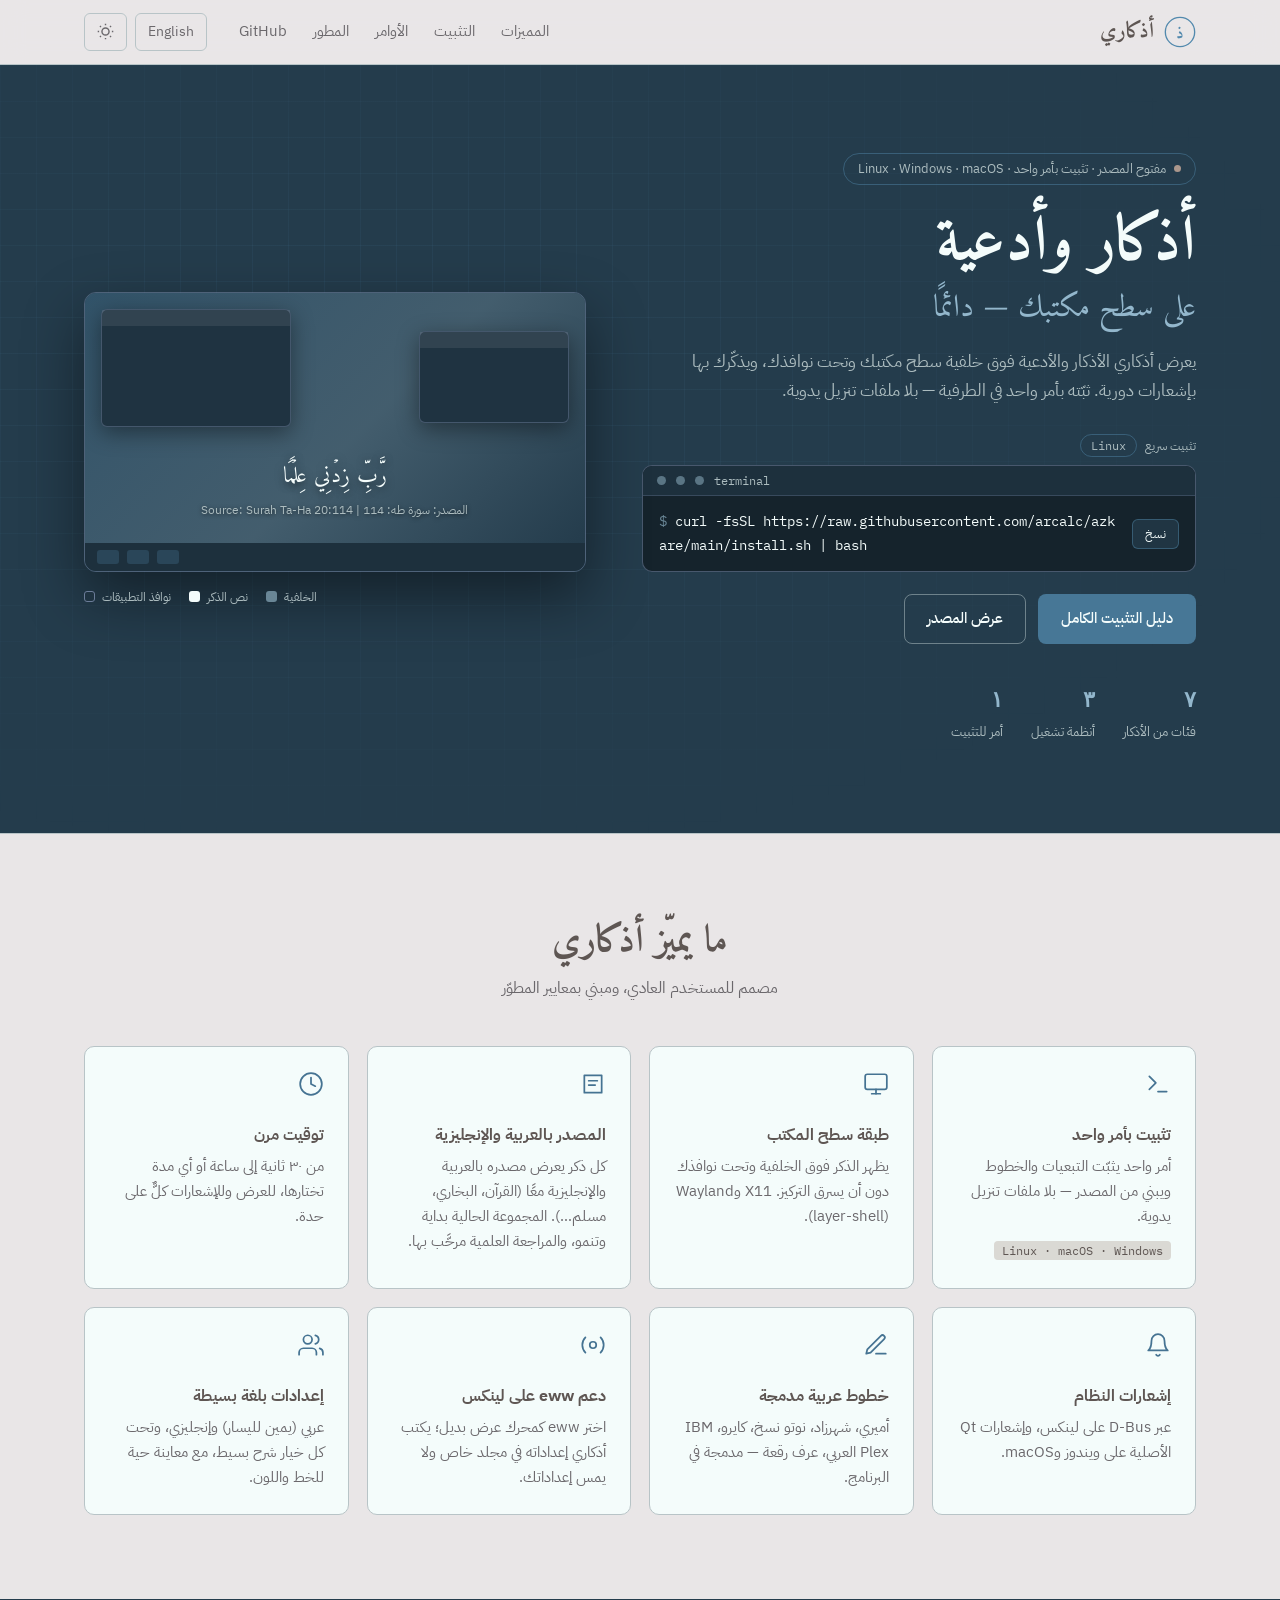
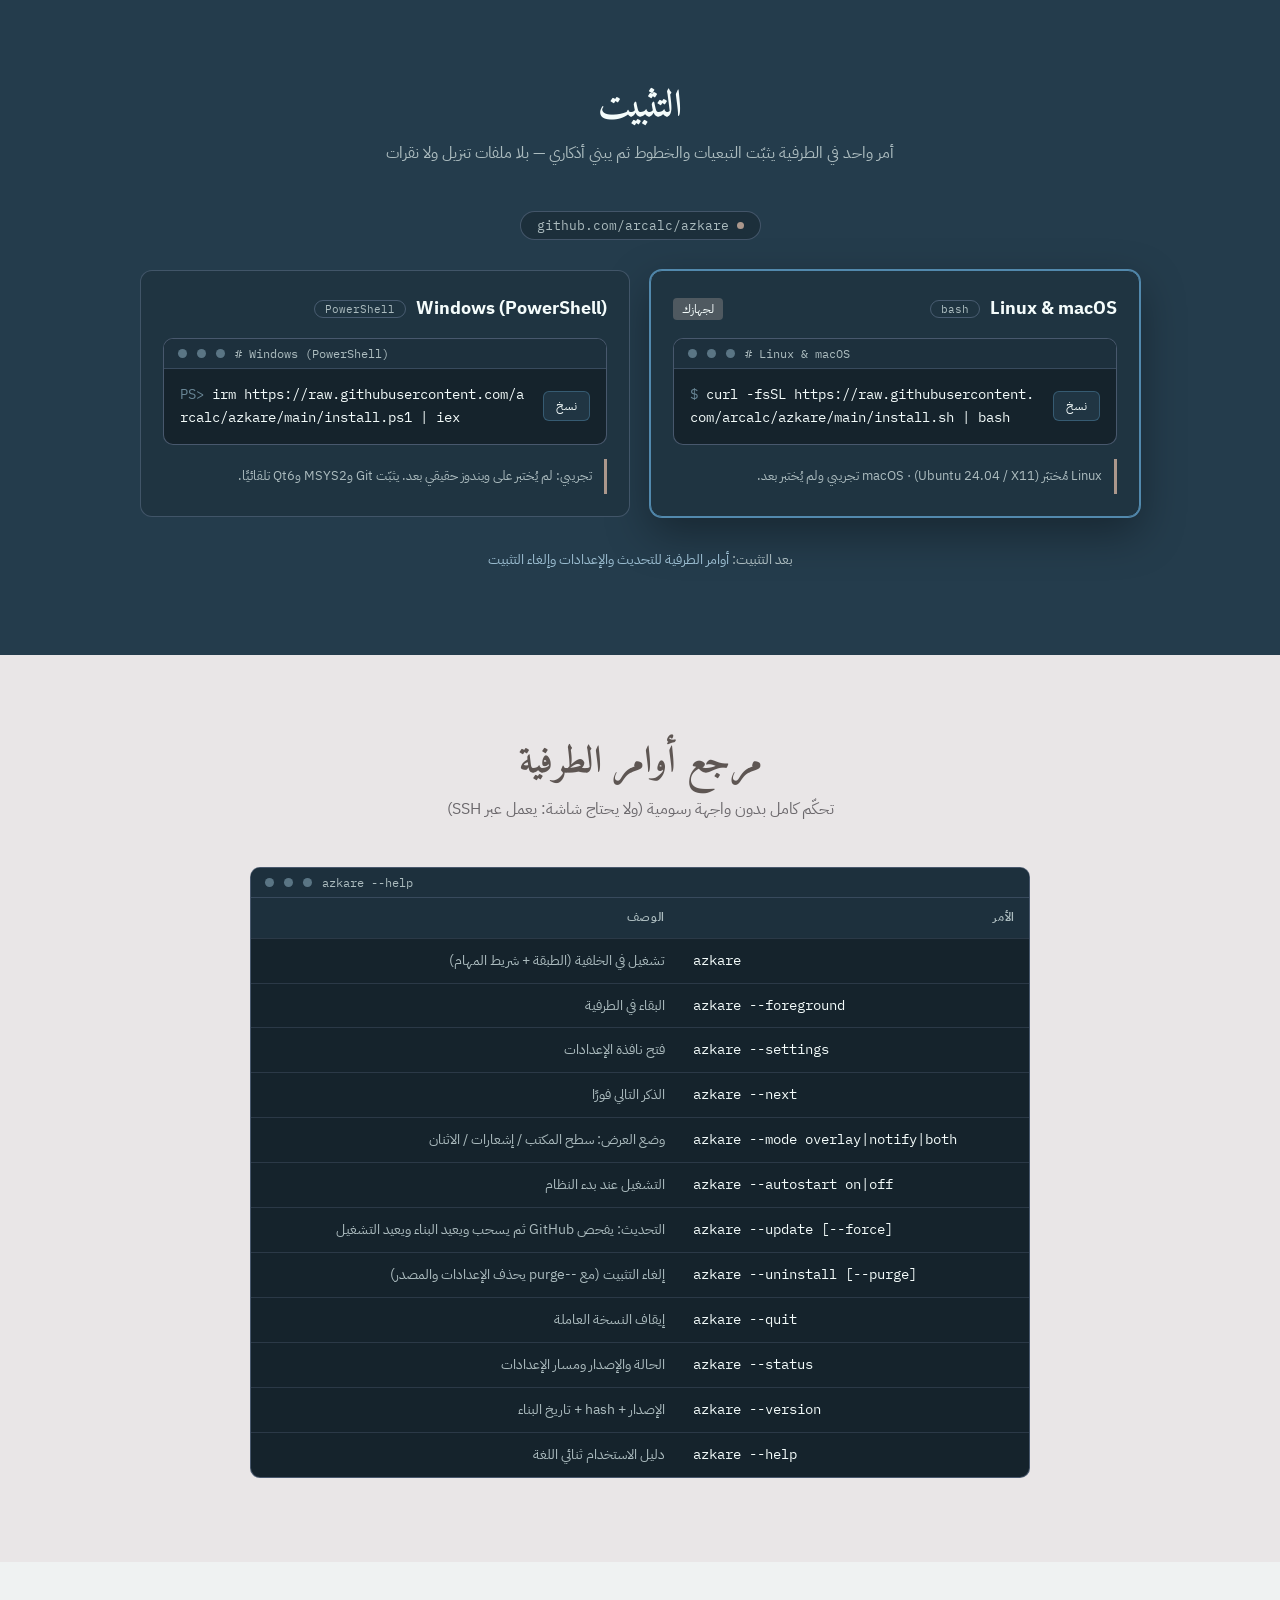
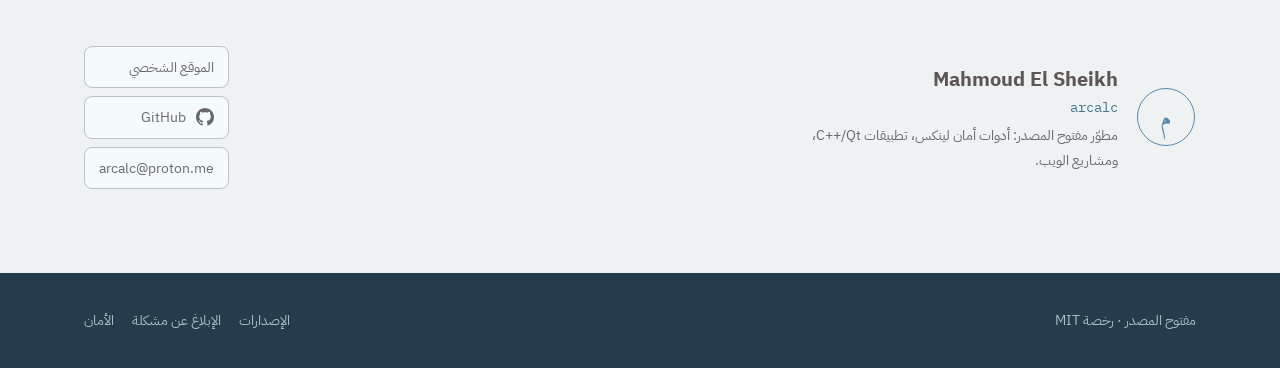
==== commit d32dd217: "Add files via upload" ====
--- a/docs/index.html
+++ b/docs/index.html
@@ -8,10 +8,186 @@
 <meta name="theme-color" content="#243C4C">
 <meta property="og:title" content="أذكاري — Azkare">
 <meta property="og:description" content="Adhkar and Duas on your desktop. One terminal command to install.">
-<link rel="icon" type="image/svg+xml" href="assets/icon.svg">
+<link rel="icon" type="image/svg+xml" href="[data-uri]">
 <link rel="preconnect" href="https://fonts.googleapis.com"><link rel="preconnect" href="https://fonts.gstatic.com" crossorigin>
 <link href="https://fonts.googleapis.com/css2?family=Amiri:wght@400;700&amp;family=IBM+Plex+Mono:wght@400;500&amp;family=IBM+Plex+Sans+Arabic:wght@300;400;500;600&amp;display=swap" rel="stylesheet">
-<link rel="stylesheet" href="styles.css">
+<style>
+/* Azkare website — Arctic Reflection + Urban Slate. Every colour below derives from those ten hex values. */
+:root {
+  --navy: #243C4C;  --cerulean: #5289AD;  --teal: #698696;  --silver: #ACBCBF;  --ice: #F4FCFB;
+  --offwhite: #E9E6E7;  --charcoal: #5E5653;  --slate: #7B7F8A;  --taupe: #AB978C;  --steel: #6B7C98;
+
+  --bg: var(--offwhite);
+  --surface: var(--ice);
+  --surface-2: color-mix(in srgb, var(--ice) 55%, var(--offwhite));
+  --text: var(--charcoal);
+  --text-2: color-mix(in srgb, var(--slate) 45%, var(--charcoal));
+  --border: color-mix(in srgb, var(--silver) 80%, var(--offwhite));
+  --link: color-mix(in srgb, var(--cerulean) 72%, var(--navy));
+  --btn: color-mix(in srgb, var(--cerulean) 76%, var(--navy));
+  --btn-hover: color-mix(in srgb, var(--teal) 70%, var(--navy));
+  --badge-bg: color-mix(in srgb, var(--taupe) 35%, var(--ice));
+  --term: color-mix(in srgb, var(--navy) 58%, #000);
+  --term-bar: color-mix(in srgb, var(--navy) 80%, #000);
+  --term-text: var(--ice);
+  --term-dim: var(--silver);
+  --nav-bg: color-mix(in srgb, var(--offwhite) 88%, transparent);
+  --radius: 10px;
+  color-scheme: light;
+}
+:root[data-theme="dark"] {
+  --bg: var(--navy);
+  --surface: color-mix(in srgb, var(--navy) 90%, var(--ice));
+  --surface-2: color-mix(in srgb, var(--navy) 80%, #000);
+  --text: var(--ice);
+  --text-2: var(--silver);
+  --border: color-mix(in srgb, var(--navy) 72%, var(--silver));
+  --link: color-mix(in srgb, var(--cerulean) 55%, var(--ice));
+  --btn: color-mix(in srgb, var(--cerulean) 82%, var(--navy));
+  --btn-hover: var(--cerulean);
+  --badge-bg: color-mix(in srgb, var(--taupe) 22%, var(--navy));
+  --term: color-mix(in srgb, var(--navy) 50%, #000);
+  --nav-bg: color-mix(in srgb, var(--navy) 88%, transparent);
+  color-scheme: dark;
+}
+@media (prefers-color-scheme: dark) { :root:not([data-theme]) {
+  --bg: var(--navy); --surface: color-mix(in srgb, var(--navy) 90%, var(--ice)); --surface-2: color-mix(in srgb, var(--navy) 80%, #000);
+  --text: var(--ice); --text-2: var(--silver); --border: color-mix(in srgb, var(--navy) 72%, var(--silver));
+  --link: color-mix(in srgb, var(--cerulean) 55%, var(--ice)); --btn: color-mix(in srgb, var(--cerulean) 82%, var(--navy));
+  --btn-hover: var(--cerulean); --badge-bg: color-mix(in srgb, var(--taupe) 22%, var(--navy));
+  --term: color-mix(in srgb, var(--navy) 50%, #000); --nav-bg: color-mix(in srgb, var(--navy) 88%, transparent); color-scheme: dark; } }
+
+*, *::before, *::after { box-sizing: border-box; margin: 0; padding: 0; }
+html { scroll-behavior: smooth; scroll-padding-top: 76px; -webkit-text-size-adjust: 100%; }
+body { font-family: 'IBM Plex Sans Arabic', system-ui, sans-serif; background: var(--bg); color: var(--text); line-height: 1.7; transition: background .25s, color .25s; }
+a { color: var(--link); text-decoration: none; } a:hover { text-decoration: underline; }
+code, .mono { font-family: 'IBM Plex Mono', ui-monospace, monospace; }
+.amiri { font-family: 'Amiri', serif; }
+:focus-visible { outline: 2px solid var(--cerulean); outline-offset: 3px; border-radius: 4px; }
+.skip { position: absolute; inset-inline-start: 12px; top: -60px; background: var(--btn); color: var(--ice); padding: 8px 14px; border-radius: 6px; z-index: 200; }
+.skip:focus { top: 10px; text-decoration: none; }
+.wrap { max-width: 1160px; margin: 0 auto; padding: 0 24px; }
+
+/* nav */
+.nav { position: sticky; top: 0; z-index: 100; background: var(--nav-bg); backdrop-filter: blur(12px); border-bottom: 1px solid var(--border); }
+.nav .wrap { display: flex; align-items: center; gap: 20px; height: 64px; }
+.brand { display: flex; align-items: center; gap: 10px; color: var(--text); font-family: 'Amiri', serif; font-size: 1.35rem; font-weight: 700; }
+.brand:hover { text-decoration: none; }
+.brand svg { width: 32px; height: 32px; color: var(--cerulean); }
+.nav ul { display: flex; list-style: none; gap: 2px; margin-inline-start: auto; }
+.nav ul a { color: var(--text-2); font-size: .92rem; padding: 6px 12px; border-radius: 6px; display: block; }
+.nav ul a:hover { background: var(--surface); color: var(--text); text-decoration: none; }
+.tools { display: flex; gap: 8px; }
+.tool { background: none; border: 1px solid var(--border); color: var(--text-2); border-radius: 6px; padding: 6px 12px; font: inherit; font-size: .85rem; cursor: pointer; display: flex; align-items: center; gap: 6px; }
+.tool:hover { border-color: var(--cerulean); color: var(--text); }
+.icon-moon { display: none; } :root[data-theme="dark"] .icon-sun { display: none; } :root[data-theme="dark"] .icon-moon { display: block; }
+
+/* hero — a night desk: deep navy with a faint grid */
+.hero { background: var(--navy); color: var(--ice); position: relative; overflow: hidden; border-bottom: 1px solid var(--border); }
+.hero::before { content: ""; position: absolute; inset: 0; background-image: linear-gradient(color-mix(in srgb, var(--cerulean) 9%, transparent) 1px, transparent 1px), linear-gradient(90deg, color-mix(in srgb, var(--cerulean) 9%, transparent) 1px, transparent 1px); background-size: 36px 36px; mask-image: radial-gradient(ellipse at 30% 40%, #000 20%, transparent 75%); }
+.hero .wrap { position: relative; display: grid; grid-template-columns: 1.05fr .95fr; gap: 56px; align-items: center; padding-block: 88px; }
+.eyebrow { display: inline-flex; align-items: center; gap: 8px; font-size: .8rem; color: var(--silver); border: 1px solid color-mix(in srgb, var(--cerulean) 45%, transparent); border-radius: 100px; padding: 4px 14px; margin-bottom: 22px; }
+.dot { width: 7px; height: 7px; border-radius: 50%; background: var(--taupe); }
+h1 { font-family: 'Amiri', serif; font-size: clamp(2.4rem, 5.4vw, 3.9rem); line-height: 1.2; font-weight: 700; }
+h1 .b { display: block; font-size: .5em; color: color-mix(in srgb, var(--cerulean) 60%, var(--ice)); font-weight: 400; margin-top: 8px; }
+.lead { color: var(--silver); font-size: 1.08rem; max-width: 52ch; margin: 20px 0 28px; }
+.os-row { display: flex; align-items: center; gap: 8px; font-size: .78rem; color: var(--silver); margin-bottom: 8px; }
+.pill { border: 1px solid color-mix(in srgb, var(--cerulean) 45%, transparent); border-radius: 100px; padding: 1px 10px; font-family: 'IBM Plex Mono', monospace; font-size: .72rem; }
+.cta { display: flex; gap: 12px; flex-wrap: wrap; margin-top: 22px; }
+.btn { display: inline-flex; align-items: center; gap: 8px; font: inherit; font-weight: 500; font-size: .95rem; padding: 11px 22px; border-radius: 8px; border: 1px solid transparent; cursor: pointer; }
+.btn:hover { text-decoration: none; }
+.btn-primary { background: var(--btn); color: var(--ice); } .btn-primary:hover { background: var(--btn-hover); }
+.btn-ghost { border-color: color-mix(in srgb, var(--silver) 55%, transparent); color: var(--ice); background: none; } .btn-ghost:hover { border-color: var(--cerulean); }
+.stats { display: flex; gap: 28px; margin-top: 36px; flex-wrap: wrap; }
+.stat b { display: block; font-family: 'IBM Plex Mono', monospace; font-size: 1.4rem; color: color-mix(in srgb, var(--cerulean) 60%, var(--ice)); }
+.stat small { color: var(--silver); font-size: .8rem; }
+
+/* terminal */
+.term { background: var(--term); border: 1px solid color-mix(in srgb, var(--steel) 60%, transparent); border-radius: var(--radius); overflow: hidden; text-align: start; }
+.term-bar { background: var(--term-bar); display: flex; align-items: center; gap: 10px; padding: 7px 14px; font: .72rem 'IBM Plex Mono', monospace; color: var(--term-dim); border-bottom: 1px solid color-mix(in srgb, var(--steel) 35%, transparent); direction: ltr; }
+.term-bar i { width: 9px; height: 9px; border-radius: 50%; background: var(--teal); opacity: .8; }
+.term-row { display: flex; align-items: center; gap: 12px; padding: 14px 16px; direction: ltr; }
+.term-row + .term-row { border-top: 1px solid color-mix(in srgb, var(--steel) 25%, transparent); }
+.term code { flex: 1; color: var(--term-text); font-size: .86rem; word-break: break-all; }
+.term code::before { content: attr(data-prompt) " "; color: var(--teal); user-select: none; }
+.copy { background: color-mix(in srgb, var(--cerulean) 18%, transparent); border: 1px solid color-mix(in srgb, var(--cerulean) 45%, transparent); color: var(--ice); font: .76rem 'IBM Plex Sans Arabic', sans-serif; border-radius: 6px; padding: 5px 12px; cursor: pointer; white-space: nowrap; }
+.copy:hover { background: var(--btn); }
+.copy.done { background: color-mix(in srgb, var(--taupe) 55%, var(--navy)); border-color: var(--taupe); }
+
+/* hero mockup */
+.mock { direction: ltr; }
+.screen { border: 1px solid color-mix(in srgb, var(--steel) 60%, transparent); border-radius: 12px; overflow: hidden; box-shadow: 0 24px 60px rgba(0,0,0,.45); }
+.wall { height: 250px; position: relative; background: linear-gradient(135deg, color-mix(in srgb, var(--navy) 70%, var(--cerulean)), color-mix(in srgb, var(--navy) 55%, var(--teal)) 55%, var(--navy)); }
+.dhikr-wrap { position: absolute; inset-inline: 0; bottom: 22px; text-align: center; padding: 0 16px; animation: breathe 7s ease-in-out infinite; }
+.dhikr { font-family: 'Amiri', serif; font-size: 1.4rem; line-height: 1.7; color: var(--ice); text-shadow: 0 2px 8px rgba(0,0,0,.6); }
+.src { margin-top: 6px; font-size: .72rem; line-height: 1.6; color: var(--silver); text-shadow: 0 1px 4px rgba(0,0,0,.6); }
+.win { position: absolute; background: color-mix(in srgb, var(--navy) 85%, #000); border: 1px solid color-mix(in srgb, var(--steel) 50%, transparent); border-radius: 6px; box-shadow: 0 6px 22px rgba(0,0,0,.4); }
+.win::before { content: ""; display: block; height: 16px; background: color-mix(in srgb, var(--ice) 8%, transparent); }
+.win.a { top: 16px; inset-inline-start: 16px; width: 190px; height: 118px; } .win.b { top: 38px; inset-inline-end: 16px; width: 150px; height: 92px; }
+.bar { height: 28px; background: var(--term-bar); display: flex; gap: 8px; align-items: center; padding: 0 12px; }
+.bar i { width: 22px; height: 14px; border-radius: 3px; background: color-mix(in srgb, var(--cerulean) 25%, transparent); }
+.legend { display: flex; gap: 18px; margin-top: 14px; font-size: .78rem; color: var(--silver); flex-wrap: wrap; direction: inherit; }
+.legend span::before { content: ""; display: inline-block; width: 11px; height: 11px; border-radius: 3px; margin-inline-end: 7px; vertical-align: -1px; }
+.legend .l1::before { background: color-mix(in srgb, var(--navy) 85%, #000); border: 1px solid var(--steel); } .legend .l2::before { background: var(--ice); } .legend .l3::before { background: var(--teal); }
+@keyframes breathe { 0%, 100% { opacity: .82; } 50% { opacity: 1; } }
+
+/* sections */
+section { padding: 84px 0; } .hero { padding: 0; } .alt { background: var(--surface-2); }
+h2 { font-family: 'Amiri', serif; font-size: clamp(1.7rem, 3vw, 2.35rem); text-align: center; line-height: 1.3; }
+.sub { text-align: center; color: var(--text-2); margin: 8px auto 44px; max-width: 60ch; }
+.grid { display: grid; grid-template-columns: repeat(auto-fill, minmax(260px, 1fr)); gap: 18px; }
+.card { background: var(--surface); border: 1px solid var(--border); border-radius: var(--radius); padding: 24px; transition: border-color .15s, transform .15s; }
+.card:hover { border-color: var(--cerulean); transform: translateY(-2px); }
+.card svg { width: 26px; height: 26px; color: var(--link); margin-bottom: 14px; }
+.card h3 { font-size: 1.02rem; margin-bottom: 6px; } .card p { color: var(--text-2); font-size: .92rem; }
+.badge { display: inline-block; font: .72rem 'IBM Plex Mono', monospace; background: var(--badge-bg); color: var(--text); border-radius: 4px; padding: 2px 8px; margin-top: 12px; }
+
+/* install */
+.ver { display: flex; width: fit-content; margin: 0 auto 30px; gap: 8px; align-items: center; font: .82rem 'IBM Plex Mono', monospace; color: var(--text-2); border: 1px solid var(--border); background: var(--surface); border-radius: 100px; padding: 5px 16px; }
+.note { margin-top: 14px; font-size: .84rem; color: var(--text-2); border-inline-start: 3px solid var(--taupe); padding: 6px 12px; background: var(--surface); }
+
+/* cli table */
+.cli { max-width: 780px; margin: 0 auto; }
+table { width: 100%; border-collapse: collapse; font-size: .88rem; }
+th { text-align: start; padding: 10px 14px; background: var(--term-bar); color: var(--term-dim); font-size: .72rem; letter-spacing: .06em; text-transform: uppercase; font-weight: 600; }
+td { padding: 10px 14px; border-top: 1px solid color-mix(in srgb, var(--steel) 25%, transparent); color: var(--term-dim); vertical-align: top; }
+td:first-child { font-family: 'IBM Plex Mono', monospace; color: var(--term-text); white-space: nowrap; direction: ltr; text-align: left; }
+.cli .term { background: var(--term); }
+
+/* developer + footer */
+.dev { display: flex; justify-content: space-between; align-items: center; gap: 32px; flex-wrap: wrap; }
+.who { display: flex; gap: 18px; align-items: center; } .who svg { width: 60px; height: 60px; color: var(--cerulean); flex: none; }
+.who h3 { font-size: 1.25rem; } .who .h { font-family: 'IBM Plex Mono', monospace; color: var(--link); font-size: .85rem; } .who p { color: var(--text-2); font-size: .9rem; max-width: 40ch; margin-top: 4px; }
+.links { display: flex; flex-direction: column; gap: 8px; }
+.links a { display: flex; gap: 10px; align-items: center; border: 1px solid var(--border); border-radius: 8px; padding: 8px 14px; color: var(--text-2); font-size: .9rem; background: var(--surface); }
+.links a:hover { border-color: var(--cerulean); color: var(--text); text-decoration: none; }
+footer { background: var(--navy); color: var(--silver); padding: 36px 0; font-size: .85rem; }
+footer .wrap { display: flex; justify-content: space-between; gap: 20px; flex-wrap: wrap; align-items: center; }
+footer a { color: var(--silver); } footer a:hover { color: var(--ice); }
+footer nav { display: flex; gap: 18px; flex-wrap: wrap; }
+
+@media (max-width: 900px) { .hero .wrap { grid-template-columns: 1fr; padding-block: 56px; } .mock { display: none; } }
+@media (max-width: 720px) { .nav ul { display: none; } .tools { margin-inline-start: auto; } section { padding: 60px 0; } .term-row { flex-wrap: wrap; } }
+@media (prefers-reduced-motion: reduce) { * { animation: none !important; transition: none !important; } html { scroll-behavior: auto; } }
+
+/* install: always dark, independent of the page theme */
+.install { background: var(--navy); color: var(--ice); }
+.install h2 { color: var(--ice); }
+.install .sub, .install .note { color: var(--silver); }
+.install .ver { background: color-mix(in srgb, var(--navy) 78%, #000); border-color: color-mix(in srgb, var(--steel) 50%, transparent); color: var(--silver); }
+.os-grid { display: grid; grid-template-columns: repeat(auto-fit, minmax(min(100%, 380px), 1fr)); gap: 20px; max-width: 1000px; margin: 0 auto; }
+.os-card { background: color-mix(in srgb, var(--navy) 86%, #000); border: 1px solid color-mix(in srgb, var(--steel) 45%, transparent); border-radius: 12px; padding: 22px; transition: border-color .2s, box-shadow .2s; }
+.os-card[data-current="true"] { border-color: var(--cerulean); box-shadow: 0 0 0 1px var(--cerulean), 0 16px 44px rgba(0,0,0,.35); }
+.os-head { display: flex; align-items: center; gap: 10px; flex-wrap: wrap; margin-bottom: 14px; }
+.os-head h3 { font-size: 1.12rem; }
+.shell { font: .7rem 'IBM Plex Mono', monospace; color: var(--silver); border: 1px solid color-mix(in srgb, var(--steel) 55%, transparent); border-radius: 100px; padding: 1px 10px; }
+.rec { margin-inline-start: auto; font-size: .74rem; color: var(--ice); background: color-mix(in srgb, var(--taupe) 32%, var(--navy)); border-radius: 4px; padding: 1px 9px; }
+.rec[hidden] { display: none; }
+.install .note { background: none; margin-top: 14px; }
+.after { text-align: center; margin-top: 30px; font-size: .9rem; color: var(--silver); }
+.after a { color: color-mix(in srgb, var(--cerulean) 55%, var(--ice)); }
+
+</style>
 </head>
 <body>
 <a class="skip" href="#main" data-ar="تخطَّ إلى المحتوى" data-en="Skip to content">تخطَّ إلى المحتوى</a>
@@ -40,7 +216,7 @@
     <h1><span class="a" data-ar="أذكار وأدعية" data-en="Adhkar &amp; Duas">أذكار وأدعية</span><span class="b" data-ar="على سطح مكتبك — دائمًا" data-en="on your desktop, always">على سطح مكتبك — دائمًا</span></h1>
     <p class="lead" data-ar="يعرض أذكاري الأذكار والأدعية فوق خلفية سطح مكتبك وتحت نوافذك، ويذكّرك بها بإشعارات دورية. ثبّته بأمر واحد في الطرفية — بلا ملفات تنزيل يدوية." data-en="Azkare shows Adhkar and Duas above your wallpaper and below your windows, with periodic reminder notifications. Install it with a single terminal command — no manual downloads.">يعرض أذكاري الأذكار والأدعية فوق خلفية سطح مكتبك وتحت نوافذك، ويذكّرك بها بإشعارات دورية. ثبّته بأمر واحد في الطرفية — بلا ملفات تنزيل يدوية.</p>
     <div class="os-row"><span data-ar="تثبيت سريع" data-en="Quick install">تثبيت سريع</span><span class="pill" id="osPill">Linux</span></div>
-    <div class="term"><div class="term-bar"><i></i><i></i><i></i><span>terminal</span></div><div class="term-row"><code id="heroCmd" data-prompt="$">curl -fsSL https://raw.githubusercontent.com/arcalc/azkare/main/install.sh | bash</code><button class="copy" type="button" data-copy="heroCmd" data-ar="نسخ" data-en="Copy">نسخ</button></div></div>
+    <div class="term" dir="ltr"><div class="term-bar"><i></i><i></i><i></i><span>terminal</span></div><div class="term-row" dir="ltr"><code id="heroCmd" dir="ltr" data-prompt="$">curl -fsSL https://raw.githubusercontent.com/arcalc/azkare/main/install.sh | bash</code><button class="copy" type="button" data-copy="heroCmd" data-ar="نسخ" data-en="Copy">نسخ</button></div></div>
     <div class="cta">
       <a class="btn btn-primary" href="#install" data-ar="دليل التثبيت الكامل" data-en="Full install guide">دليل التثبيت الكامل</a>
       <a class="btn btn-ghost" href="https://github.com/arcalc/azkare" target="_blank" rel="noopener" data-ar="عرض المصدر" data-en="View source">عرض المصدر</a>
@@ -53,7 +229,7 @@
   </div>
   <div class="mock" aria-hidden="true">
     <div class="screen"><div class="wall">
-      <div class="dhikr">بِسْمِ اللَّهِ الرَّحْمَٰنِ الرَّحِيمِ</div>
+      <div class="dhikr-wrap"><div class="dhikr" lang="ar" dir="rtl">رَّبِّ زِدۡنِي عِلۡمࣰا</div><div class="src" dir="rtl"><bdi lang="ar">المصدر: سورة طه: 114</bdi> <span aria-hidden="true">|</span> <bdi lang="en" dir="ltr">Source: Surah Ta-Ha 20:114</bdi></div></div>
       <div class="win a"></div><div class="win b"></div>
     </div><div class="bar"><i></i><i></i><i></i></div></div>
     <div class="legend"><span class="l1" data-ar="نوافذ التطبيقات" data-en="App windows">نوافذ التطبيقات</span><span class="l2" data-ar="نص الذكر" data-en="Dhikr text">نص الذكر</span><span class="l3" data-ar="الخلفية" data-en="Wallpaper">الخلفية</span></div>
@@ -63,26 +239,35 @@
 <section id="features"><div class="wrap">
   <h2 data-ar="ما يميّز أذكاري" data-en="What Azkare does">ما يميّز أذكاري</h2>
   <p class="sub" data-ar="مصمم للمستخدم العادي، ومبني بمعايير المطوّر" data-en="Built for everyday users, with developer-grade tooling">مصمم للمستخدم العادي، ومبني بمعايير المطوّر</p>
-  <div class="grid"><article class="card"><svg viewBox="0 0 24 24" fill="none" stroke="currentColor" stroke-width="1.6" stroke-linecap="round" stroke-linejoin="round" aria-hidden="true"><polyline points="4 17 10 11 4 5"/><line x1="12" y1="19" x2="20" y2="19"/></svg><h3 data-ar="تثبيت بأمر واحد" data-en="One-command install">تثبيت بأمر واحد</h3><p data-ar="أمر واحد يثبّت التبعيات والخطوط ويبني من المصدر — بلا ملفات تنزيل يدوية." data-en="One command installs dependencies and fonts and builds from source — no manual downloads.">أمر واحد يثبّت التبعيات والخطوط ويبني من المصدر — بلا ملفات تنزيل يدوية.</p><span class=badge>Linux · macOS · Windows</span></article><article class="card"><svg viewBox="0 0 24 24" fill="none" stroke="currentColor" stroke-width="1.6" stroke-linecap="round" stroke-linejoin="round" aria-hidden="true"><rect x="2" y="3" width="20" height="14" rx="2"/><line x1="8" y1="21" x2="16" y2="21"/><line x1="12" y1="17" x2="12" y2="21"/></svg><h3 data-ar="طبقة سطح المكتب" data-en="Wallpaper layer">طبقة سطح المكتب</h3><p data-ar="يظهر الذكر فوق الخلفية وتحت نوافذك دون أن يسرق التركيز. X11 وWayland (layer-shell)." data-en="The Dhikr sits above your wallpaper and below your windows without stealing focus. X11 and Wayland (layer-shell).">يظهر الذكر فوق الخلفية وتحت نوافذك دون أن يسرق التركيز. X11 وWayland (layer-shell).</p></article><article class="card"><svg viewBox="0 0 24 24" fill="none" stroke="currentColor" stroke-width="1.6" stroke-linecap="round" stroke-linejoin="round" aria-hidden="true"><path d="M4 4h16v16H4z"/><line x1="8" y1="9" x2="16" y2="9"/><line x1="8" y1="13" x2="14" y2="13"/></svg><h3 data-ar="مرجع لكل ذكر" data-en="A reference for every entry">مرجع لكل ذكر</h3><p data-ar="كل ذكر يحمل مرجعه (البخاري، مسلم، القرآن…). المجموعة الحالية بداية وتنمو، والمراجعة العلمية مرحَّب بها." data-en="Every entry carries its reference (Bukhari, Muslim, Quran…). The collection is a growing starter set; scholarly review is welcome.">كل ذكر يحمل مرجعه (البخاري، مسلم، القرآن…). المجموعة الحالية بداية وتنمو، والمراجعة العلمية مرحَّب بها.</p></article><article class="card"><svg viewBox="0 0 24 24" fill="none" stroke="currentColor" stroke-width="1.6" stroke-linecap="round" stroke-linejoin="round" aria-hidden="true"><circle cx="12" cy="12" r="10"/><polyline points="12 6 12 12 16 14"/></svg><h3 data-ar="توقيت مرن" data-en="Flexible timing">توقيت مرن</h3><p data-ar="من ٣٠ ثانية إلى ساعة أو أي مدة تختارها، للعرض وللإشعارات كلٌّ على حدة." data-en="From 30 seconds to an hour or any custom length, set separately for the overlay and for notifications.">من ٣٠ ثانية إلى ساعة أو أي مدة تختارها، للعرض وللإشعارات كلٌّ على حدة.</p></article><article class="card"><svg viewBox="0 0 24 24" fill="none" stroke="currentColor" stroke-width="1.6" stroke-linecap="round" stroke-linejoin="round" aria-hidden="true"><path d="M18 8A6 6 0 006 8c0 7-3 9-3 9h18s-3-2-3-9"/><path d="M13.7 21a2 2 0 01-3.4 0"/></svg><h3 data-ar="إشعارات النظام" data-en="Native notifications">إشعارات النظام</h3><p data-ar="عبر D-Bus على لينكس، وإشعارات Qt الأصلية على ويندوز وmacOS." data-en="Over D-Bus on Linux, Qt's native notifications on Windows and macOS.">عبر D-Bus على لينكس، وإشعارات Qt الأصلية على ويندوز وmacOS.</p></article><article class="card"><svg viewBox="0 0 24 24" fill="none" stroke="currentColor" stroke-width="1.6" stroke-linecap="round" stroke-linejoin="round" aria-hidden="true"><path d="M12 20h9"/><path d="M16.5 3.5a2.1 2.1 0 013 3L7 19l-4 1 1-4z"/></svg><h3 data-ar="خطوط عربية مدمجة" data-en="Bundled Arabic fonts">خطوط عربية مدمجة</h3><p data-ar="أميري، شهرزاد، نوتو نسخ، كايرو، IBM Plex العربي، عرف رقعة — مدمجة في البرنامج." data-en="Amiri, Scheherazade New, Noto Naskh, Cairo, IBM Plex Arabic, Aref Ruqaa — built into the app.">أميري، شهرزاد، نوتو نسخ، كايرو، IBM Plex العربي، عرف رقعة — مدمجة في البرنامج.</p></article><article class="card"><svg viewBox="0 0 24 24" fill="none" stroke="currentColor" stroke-width="1.6" stroke-linecap="round" stroke-linejoin="round" aria-hidden="true"><circle cx="12" cy="12" r="3"/><path d="M19 5a10 10 0 010 14M5 5a10 10 0 000 14"/></svg><h3 data-ar="دعم eww على لينكس" data-en="eww on Linux">دعم eww على لينكس</h3><p data-ar="اختر eww كمحرك عرض بديل؛ يكتب أذكاري إعداداته في مجلد خاص ولا يمس إعداداتك." data-en="Pick eww as an alternative engine; Azkare writes its config to a private folder and never touches yours.">اختر eww كمحرك عرض بديل؛ يكتب أذكاري إعداداته في مجلد خاص ولا يمس إعداداتك.</p></article><article class="card"><svg viewBox="0 0 24 24" fill="none" stroke="currentColor" stroke-width="1.6" stroke-linecap="round" stroke-linejoin="round" aria-hidden="true"><path d="M17 21v-2a4 4 0 00-4-4H5a4 4 0 00-4 4v2"/><circle cx="9" cy="7" r="4"/><path d="M23 21v-2a4 4 0 00-3-3.9M16 3.1a4 4 0 010 7.8"/></svg><h3 data-ar="إعدادات بلغة بسيطة" data-en="Plain-language settings">إعدادات بلغة بسيطة</h3><p data-ar="عربي (يمين لليسار) وإنجليزي، وتحت كل خيار شرح بسيط، مع معاينة حية للخط واللون." data-en="Arabic (right-to-left) and English, with a plain explanation under every option and a live preview of font and colour.">عربي (يمين لليسار) وإنجليزي، وتحت كل خيار شرح بسيط، مع معاينة حية للخط واللون.</p></article></div>
+  <div class="grid"><article class="card"><svg viewBox="0 0 24 24" fill="none" stroke="currentColor" stroke-width="1.6" stroke-linecap="round" stroke-linejoin="round" aria-hidden="true"><polyline points="4 17 10 11 4 5"/><line x1="12" y1="19" x2="20" y2="19"/></svg><h3 data-ar="تثبيت بأمر واحد" data-en="One-command install">تثبيت بأمر واحد</h3><p data-ar="أمر واحد يثبّت التبعيات والخطوط ويبني من المصدر — بلا ملفات تنزيل يدوية." data-en="One command installs dependencies and fonts and builds from source — no manual downloads.">أمر واحد يثبّت التبعيات والخطوط ويبني من المصدر — بلا ملفات تنزيل يدوية.</p><span class=badge>Linux · macOS · Windows</span></article><article class="card"><svg viewBox="0 0 24 24" fill="none" stroke="currentColor" stroke-width="1.6" stroke-linecap="round" stroke-linejoin="round" aria-hidden="true"><rect x="2" y="3" width="20" height="14" rx="2"/><line x1="8" y1="21" x2="16" y2="21"/><line x1="12" y1="17" x2="12" y2="21"/></svg><h3 data-ar="طبقة سطح المكتب" data-en="Wallpaper layer">طبقة سطح المكتب</h3><p data-ar="يظهر الذكر فوق الخلفية وتحت نوافذك دون أن يسرق التركيز. X11 وWayland (layer-shell)." data-en="The Dhikr sits above your wallpaper and below your windows without stealing focus. X11 and Wayland (layer-shell).">يظهر الذكر فوق الخلفية وتحت نوافذك دون أن يسرق التركيز. X11 وWayland (layer-shell).</p></article><article class="card"><svg viewBox="0 0 24 24" fill="none" stroke="currentColor" stroke-width="1.6" stroke-linecap="round" stroke-linejoin="round" aria-hidden="true"><path d="M4 4h16v16H4z"/><line x1="8" y1="9" x2="16" y2="9"/><line x1="8" y1="13" x2="14" y2="13"/></svg><h3 data-ar="المصدر بالعربية والإنجليزية" data-en="Sources in Arabic and English">المصدر بالعربية والإنجليزية</h3><p data-ar="كل ذكر يعرض مصدره بالعربية والإنجليزية معًا (القرآن، البخاري، مسلم…). المجموعة الحالية بداية وتنمو، والمراجعة العلمية مرحَّب بها." data-en="Every entry shows its source in Arabic and English together (Quran, Bukhari, Muslim…). The collection is a growing starter set; scholarly review is welcome.">كل ذكر يعرض مصدره بالعربية والإنجليزية معًا (القرآن، البخاري، مسلم…). المجموعة الحالية بداية وتنمو، والمراجعة العلمية مرحَّب بها.</p></article><article class="card"><svg viewBox="0 0 24 24" fill="none" stroke="currentColor" stroke-width="1.6" stroke-linecap="round" stroke-linejoin="round" aria-hidden="true"><circle cx="12" cy="12" r="10"/><polyline points="12 6 12 12 16 14"/></svg><h3 data-ar="توقيت مرن" data-en="Flexible timing">توقيت مرن</h3><p data-ar="من ٣٠ ثانية إلى ساعة أو أي مدة تختارها، للعرض وللإشعارات كلٌّ على حدة." data-en="From 30 seconds to an hour or any custom length, set separately for the overlay and for notifications.">من ٣٠ ثانية إلى ساعة أو أي مدة تختارها، للعرض وللإشعارات كلٌّ على حدة.</p></article><article class="card"><svg viewBox="0 0 24 24" fill="none" stroke="currentColor" stroke-width="1.6" stroke-linecap="round" stroke-linejoin="round" aria-hidden="true"><path d="M18 8A6 6 0 006 8c0 7-3 9-3 9h18s-3-2-3-9"/><path d="M13.7 21a2 2 0 01-3.4 0"/></svg><h3 data-ar="إشعارات النظام" data-en="Native notifications">إشعارات النظام</h3><p data-ar="عبر D-Bus على لينكس، وإشعارات Qt الأصلية على ويندوز وmacOS." data-en="Over D-Bus on Linux, Qt's native notifications on Windows and macOS.">عبر D-Bus على لينكس، وإشعارات Qt الأصلية على ويندوز وmacOS.</p></article><article class="card"><svg viewBox="0 0 24 24" fill="none" stroke="currentColor" stroke-width="1.6" stroke-linecap="round" stroke-linejoin="round" aria-hidden="true"><path d="M12 20h9"/><path d="M16.5 3.5a2.1 2.1 0 013 3L7 19l-4 1 1-4z"/></svg><h3 data-ar="خطوط عربية مدمجة" data-en="Bundled Arabic fonts">خطوط عربية مدمجة</h3><p data-ar="أميري، شهرزاد، نوتو نسخ، كايرو، IBM Plex العربي، عرف رقعة — مدمجة في البرنامج." data-en="Amiri, Scheherazade New, Noto Naskh, Cairo, IBM Plex Arabic, Aref Ruqaa — built into the app.">أميري، شهرزاد، نوتو نسخ، كايرو، IBM Plex العربي، عرف رقعة — مدمجة في البرنامج.</p></article><article class="card"><svg viewBox="0 0 24 24" fill="none" stroke="currentColor" stroke-width="1.6" stroke-linecap="round" stroke-linejoin="round" aria-hidden="true"><circle cx="12" cy="12" r="3"/><path d="M19 5a10 10 0 010 14M5 5a10 10 0 000 14"/></svg><h3 data-ar="دعم eww على لينكس" data-en="eww on Linux">دعم eww على لينكس</h3><p data-ar="اختر eww كمحرك عرض بديل؛ يكتب أذكاري إعداداته في مجلد خاص ولا يمس إعداداتك." data-en="Pick eww as an alternative engine; Azkare writes its config to a private folder and never touches yours.">اختر eww كمحرك عرض بديل؛ يكتب أذكاري إعداداته في مجلد خاص ولا يمس إعداداتك.</p></article><article class="card"><svg viewBox="0 0 24 24" fill="none" stroke="currentColor" stroke-width="1.6" stroke-linecap="round" stroke-linejoin="round" aria-hidden="true"><path d="M17 21v-2a4 4 0 00-4-4H5a4 4 0 00-4 4v2"/><circle cx="9" cy="7" r="4"/><path d="M23 21v-2a4 4 0 00-3-3.9M16 3.1a4 4 0 010 7.8"/></svg><h3 data-ar="إعدادات بلغة بسيطة" data-en="Plain-language settings">إعدادات بلغة بسيطة</h3><p data-ar="عربي (يمين لليسار) وإنجليزي، وتحت كل خيار شرح بسيط، مع معاينة حية للخط واللون." data-en="Arabic (right-to-left) and English, with a plain explanation under every option and a live preview of font and colour.">عربي (يمين لليسار) وإنجليزي، وتحت كل خيار شرح بسيط، مع معاينة حية للخط واللون.</p></article></div>
 </div></section>
 
-<section id="install" class="alt"><div class="wrap">
-  <h2 data-ar="التثبيت عبر الطرفية" data-en="Terminal installation">التثبيت عبر الطرفية</h2>
-  <p class="sub" data-ar="لا ملفات تنزيل ولا نقرات — أمر واحد يفعل كل شيء" data-en="No downloads, no clicking — one command does everything">لا ملفات تنزيل ولا نقرات — أمر واحد يفعل كل شيء</p>
+<section id="install" class="install"><div class="wrap">
+  <h2 data-ar="التثبيت" data-en="Install">التثبيت</h2>
+  <p class="sub" data-ar="أمر واحد في الطرفية يثبّت التبعيات والخطوط ثم يبني أذكاري — بلا ملفات تنزيل ولا نقرات" data-en="One terminal command installs the dependencies and fonts, then builds Azkare — no downloads, no clicking">أمر واحد في الطرفية يثبّت التبعيات والخطوط ثم يبني أذكاري — بلا ملفات تنزيل ولا نقرات</p>
   <div class="ver" id="verBadge" aria-live="polite"><span class="dot"></span><span id="verText">…</span></div>
-  <div class="tabs" role="tablist" aria-label="Platform">
-    <button class="tab" role="tab" id="tab-linux" aria-selected="true" aria-controls="panel-linux" data-tab="linux">Linux <small data-ar="مُختبَر" data-en="tested">مُختبَر</small></button>
-    <button class="tab" role="tab" id="tab-windows" aria-selected="false" aria-controls="panel-windows" data-tab="windows" tabindex="-1">Windows <small data-ar="تجريبي" data-en="experimental">تجريبي</small></button>
-    <button class="tab" role="tab" id="tab-macos" aria-selected="false" aria-controls="panel-macos" data-tab="macos" tabindex="-1">macOS <small data-ar="تجريبي" data-en="experimental">تجريبي</small></button>
+  <div class="os-grid">
+    <article class="os-card" data-os="unix">
+      <div class="os-head"><h3>Linux &amp; macOS</h3><span class="shell">bash</span><span class="rec" hidden data-ar="لجهازك" data-en="For your system">لجهازك</span></div>
+      <div class="term" dir="ltr"><div class="term-bar"><i></i><i></i><i></i><span># Linux &amp; macOS</span></div>
+        <div class="term-row" dir="ltr"><code id="cmd-unix" dir="ltr" data-prompt="$">curl -fsSL https://raw.githubusercontent.com/arcalc/azkare/main/install.sh | bash</code><button class="copy" type="button" data-copy="cmd-unix" data-ar="نسخ" data-en="Copy">نسخ</button></div></div>
+      <p class="note" data-ar="Linux مُختبَر (Ubuntu 24.04 / X11) · macOS تجريبي ولم يُختبر بعد." data-en="Linux tested (Ubuntu 24.04 / X11) · macOS is experimental and not tested yet.">Linux مُختبَر (Ubuntu 24.04 / X11) · macOS تجريبي ولم يُختبر بعد.</p>
+    </article>
+    <article class="os-card" data-os="win">
+      <div class="os-head"><h3>Windows (PowerShell)</h3><span class="shell">PowerShell</span><span class="rec" hidden data-ar="لجهازك" data-en="For your system">لجهازك</span></div>
+      <div class="term" dir="ltr"><div class="term-bar"><i></i><i></i><i></i><span># Windows (PowerShell)</span></div>
+        <div class="term-row" dir="ltr"><code id="cmd-win" dir="ltr" data-prompt="PS&gt;">irm https://raw.githubusercontent.com/arcalc/azkare/main/install.ps1 | iex</code><button class="copy" type="button" data-copy="cmd-win" data-ar="نسخ" data-en="Copy">نسخ</button></div></div>
+      <p class="note" data-ar="تجريبي: لم يُختبر على ويندوز حقيقي بعد. يثبّت Git وMSYS2 وQt6 تلقائيًا." data-en="Experimental: not tested on a real Windows machine yet. Installs Git, MSYS2 and Qt6 automatically.">تجريبي: لم يُختبر على ويندوز حقيقي بعد. يثبّت Git وMSYS2 وQt6 تلقائيًا.</p>
+    </article>
   </div>
-  <div class="panel" id="panel-linux" role="tabpanel" aria-labelledby="tab-linux"><div class="step"><span class="num">1</span><div><h3 data-ar="تثبيت تلقائي بأمر واحد (موصى به)" data-en="Automatic one-line install (recommended)">تثبيت تلقائي بأمر واحد (موصى به)</h3><p data-ar="يكتشف توزيعتك (Arch / Debian / Ubuntu / Fedora / openSUSE / Alpine)، يثبّت التبعيات والخطوط، يبني ويثبّت في ~/.local/bin." data-en="Detects your distro (Arch / Debian / Ubuntu / Fedora / openSUSE / Alpine), installs dependencies and fonts, builds and installs to ~/.local/bin.">يكتشف توزيعتك (Arch / Debian / Ubuntu / Fedora / openSUSE / Alpine)، يثبّت التبعيات والخطوط، يبني ويثبّت في ~/.local/bin.</p><div class="term"><div class="term-bar"><i></i><i></i><i></i><span>bash</span></div><div class="term-row"><code id="linux-auto" data-prompt="$">curl -fsSL https://raw.githubusercontent.com/arcalc/azkare/main/install.sh | bash</code><button class="copy" type="button" data-copy="linux-auto" data-ar="نسخ" data-en="Copy">نسخ</button></div></div></div></div><div class="step"><span class="num">2</span><div><h3 data-ar="بناء يدوي من المصدر" data-en="Manual build from source">بناء يدوي من المصدر</h3><div class="term"><div class="term-bar"><i></i><i></i><i></i><span>bash</span></div><div class="term-row"><code id="linux-manual" data-prompt="$">git clone https://github.com/arcalc/azkare.git &amp;&amp; cd azkare &amp;&amp; bash scripts/fetch-fonts.sh &amp;&amp; cmake -B build -DCMAKE_BUILD_TYPE=Release &amp;&amp; cmake --build build -j &amp;&amp; sudo cmake --install build</code><button class="copy" type="button" data-copy="linux-manual" data-ar="نسخ" data-en="Copy">نسخ</button></div></div></div></div><div class="step"><span class="num">3</span><div><h3 data-ar="التحكم والتحديث وإلغاء التثبيت" data-en="Control, update and uninstall">التحكم والتحديث وإلغاء التثبيت</h3><p data-ar="تشغيل في الخلفية، الإعدادات، التشغيل التلقائي، التحديث، ثم الإزالة الكاملة." data-en="Start in the background, settings, autostart, update, then full removal.">تشغيل في الخلفية، الإعدادات، التشغيل التلقائي، التحديث، ثم الإزالة الكاملة.</p><div class="term"><div class="term-bar"><i></i><i></i><i></i><span>bash</span></div><div class="term-row"><code id="linux-m0" data-prompt="$">azkare</code><button class="copy" type="button" data-copy="linux-m0" data-ar="نسخ" data-en="Copy">نسخ</button></div><div class="term-row"><code id="linux-m1" data-prompt="$">azkare --settings</code><button class="copy" type="button" data-copy="linux-m1" data-ar="نسخ" data-en="Copy">نسخ</button></div><div class="term-row"><code id="linux-m2" data-prompt="$">azkare --autostart on</code><button class="copy" type="button" data-copy="linux-m2" data-ar="نسخ" data-en="Copy">نسخ</button></div><div class="term-row"><code id="linux-m3" data-prompt="$">azkare --update</code><button class="copy" type="button" data-copy="linux-m3" data-ar="نسخ" data-en="Copy">نسخ</button></div><div class="term-row"><code id="linux-m4" data-prompt="$">azkare --uninstall</code><button class="copy" type="button" data-copy="linux-m4" data-ar="نسخ" data-en="Copy">نسخ</button></div></div></div></div><p class="note" data-ar="مُختبَر على Ubuntu 24.04 مع X11. على Wayland يلزم تثبيت layer-shell-qt (يحاول المثبّت تثبيته)، وعلى GNOME بلا layer-shell يظهر النص كنافذة عادية." data-en="Tested on Ubuntu 24.04 with X11. On Wayland, layer-shell-qt is needed (the installer tries to install it); on GNOME without layer-shell the text appears as an ordinary window.">مُختبَر على Ubuntu 24.04 مع X11. على Wayland يلزم تثبيت layer-shell-qt (يحاول المثبّت تثبيته)، وعلى GNOME بلا layer-shell يظهر النص كنافذة عادية.</p></div><div class="panel" id="panel-windows" role="tabpanel" aria-labelledby="tab-windows" hidden><div class="step"><span class="num">1</span><div><h3 data-ar="تثبيت تلقائي بأمر واحد (موصى به)" data-en="Automatic one-line install (recommended)">تثبيت تلقائي بأمر واحد (موصى به)</h3><p data-ar="يثبّت Git وMSYS2 عبر winget (أو choco/scoop) ثم المترجم وQt6 داخل MSYS2، ويبني ويضيف المسار إلى PATH." data-en="Installs Git and MSYS2 via winget (or choco/scoop), then the compiler and Qt6 inside MSYS2, builds, and adds the folder to PATH.">يثبّت Git وMSYS2 عبر winget (أو choco/scoop) ثم المترجم وQt6 داخل MSYS2، ويبني ويضيف المسار إلى PATH.</p><div class="term"><div class="term-bar"><i></i><i></i><i></i><span>PowerShell</span></div><div class="term-row"><code id="windows-auto" data-prompt="PS&gt;">irm https://raw.githubusercontent.com/arcalc/azkare/main/install.ps1 | iex</code><button class="copy" type="button" data-copy="windows-auto" data-ar="نسخ" data-en="Copy">نسخ</button></div></div></div></div><div class="step"><span class="num">2</span><div><h3 data-ar="بناء يدوي من المصدر" data-en="Manual build from source">بناء يدوي من المصدر</h3><div class="term"><div class="term-bar"><i></i><i></i><i></i><span>PowerShell</span></div><div class="term-row"><code id="windows-manual" data-prompt="PS&gt;">git clone https://github.com/arcalc/azkare.git; cd azkare; $env:MSYSTEM='UCRT64'; $env:CHERE_INVOKING='1'; &amp; C:\msys64\usr\bin\bash.exe -lc 'bash scripts/fetch-fonts.sh; cmake -B build -G Ninja -DCMAKE_BUILD_TYPE=Release &amp;&amp; cmake --build build -j'</code><button class="copy" type="button" data-copy="windows-manual" data-ar="نسخ" data-en="Copy">نسخ</button></div></div></div></div><div class="step"><span class="num">3</span><div><h3 data-ar="التحكم والتحديث وإلغاء التثبيت" data-en="Control, update and uninstall">التحكم والتحديث وإلغاء التثبيت</h3><p data-ar="تشغيل في الخلفية، الإعدادات، التشغيل التلقائي، التحديث، ثم الإزالة الكاملة." data-en="Start in the background, settings, autostart, update, then full removal.">تشغيل في الخلفية، الإعدادات، التشغيل التلقائي، التحديث، ثم الإزالة الكاملة.</p><div class="term"><div class="term-bar"><i></i><i></i><i></i><span>PowerShell</span></div><div class="term-row"><code id="windows-m0" data-prompt="PS&gt;">azkare</code><button class="copy" type="button" data-copy="windows-m0" data-ar="نسخ" data-en="Copy">نسخ</button></div><div class="term-row"><code id="windows-m1" data-prompt="PS&gt;">azkare --settings</code><button class="copy" type="button" data-copy="windows-m1" data-ar="نسخ" data-en="Copy">نسخ</button></div><div class="term-row"><code id="windows-m2" data-prompt="PS&gt;">azkare --autostart on</code><button class="copy" type="button" data-copy="windows-m2" data-ar="نسخ" data-en="Copy">نسخ</button></div><div class="term-row"><code id="windows-m3" data-prompt="PS&gt;">azkare --update</code><button class="copy" type="button" data-copy="windows-m3" data-ar="نسخ" data-en="Copy">نسخ</button></div><div class="term-row"><code id="windows-m4" data-prompt="PS&gt;">azkare --uninstall</code><button class="copy" type="button" data-copy="windows-m4" data-ar="نسخ" data-en="Copy">نسخ</button></div></div></div></div><p class="note" data-ar="تجريبي: لم يُختبر المثبّت على جهاز ويندوز حقيقي بعد. يستخدم MSYS2 لتثبيت المترجم وQt6." data-en="Experimental: the installer has not been tested on a real Windows machine yet. It uses MSYS2 for the compiler and Qt6.">تجريبي: لم يُختبر المثبّت على جهاز ويندوز حقيقي بعد. يستخدم MSYS2 لتثبيت المترجم وQt6.</p></div><div class="panel" id="panel-macos" role="tabpanel" aria-labelledby="tab-macos" hidden><div class="step"><span class="num">1</span><div><h3 data-ar="تثبيت تلقائي بأمر واحد (موصى به)" data-en="Automatic one-line install (recommended)">تثبيت تلقائي بأمر واحد (موصى به)</h3><p data-ar="يثبّت التبعيات عبر Homebrew، يُنزّل الخطوط، يبني ويثبّت في ~/.local/bin." data-en="Installs dependencies with Homebrew, downloads the fonts, builds and installs to ~/.local/bin.">يثبّت التبعيات عبر Homebrew، يُنزّل الخطوط، يبني ويثبّت في ~/.local/bin.</p><div class="term"><div class="term-bar"><i></i><i></i><i></i><span>zsh</span></div><div class="term-row"><code id="macos-auto" data-prompt="%">curl -fsSL https://raw.githubusercontent.com/arcalc/azkare/main/install.sh | bash</code><button class="copy" type="button" data-copy="macos-auto" data-ar="نسخ" data-en="Copy">نسخ</button></div></div></div></div><div class="step"><span class="num">2</span><div><h3 data-ar="بناء يدوي من المصدر" data-en="Manual build from source">بناء يدوي من المصدر</h3><div class="term"><div class="term-bar"><i></i><i></i><i></i><span>zsh</span></div><div class="term-row"><code id="macos-manual" data-prompt="%">brew install cmake ninja qt &amp;&amp; git clone https://github.com/arcalc/azkare.git &amp;&amp; cd azkare &amp;&amp; bash scripts/fetch-fonts.sh &amp;&amp; cmake -B build -DCMAKE_BUILD_TYPE=Release -DCMAKE_PREFIX_PATH="$(brew --prefix qt)" &amp;&amp; cmake --build build -j &amp;&amp; sudo cmake --install build</code><button class="copy" type="button" data-copy="macos-manual" data-ar="نسخ" data-en="Copy">نسخ</button></div></div></div></div><div class="step"><span class="num">3</span><div><h3 data-ar="التحكم والتحديث وإلغاء التثبيت" data-en="Control, update and uninstall">التحكم والتحديث وإلغاء التثبيت</h3><p data-ar="تشغيل في الخلفية، الإعدادات، التشغيل التلقائي، التحديث، ثم الإزالة الكاملة." data-en="Start in the background, settings, autostart, update, then full removal.">تشغيل في الخلفية، الإعدادات، التشغيل التلقائي، التحديث، ثم الإزالة الكاملة.</p><div class="term"><div class="term-bar"><i></i><i></i><i></i><span>zsh</span></div><div class="term-row"><code id="macos-m0" data-prompt="%">azkare</code><button class="copy" type="button" data-copy="macos-m0" data-ar="نسخ" data-en="Copy">نسخ</button></div><div class="term-row"><code id="macos-m1" data-prompt="%">azkare --settings</code><button class="copy" type="button" data-copy="macos-m1" data-ar="نسخ" data-en="Copy">نسخ</button></div><div class="term-row"><code id="macos-m2" data-prompt="%">azkare --autostart on</code><button class="copy" type="button" data-copy="macos-m2" data-ar="نسخ" data-en="Copy">نسخ</button></div><div class="term-row"><code id="macos-m3" data-prompt="%">azkare --update</code><button class="copy" type="button" data-copy="macos-m3" data-ar="نسخ" data-en="Copy">نسخ</button></div><div class="term-row"><code id="macos-m4" data-prompt="%">azkare --uninstall</code><button class="copy" type="button" data-copy="macos-m4" data-ar="نسخ" data-en="Copy">نسخ</button></div></div></div></div><p class="note" data-ar="تجريبي: لم يُختبر على macOS بعد. يتطلب Homebrew." data-en="Experimental: not tested on macOS yet. Requires Homebrew.">تجريبي: لم يُختبر على macOS بعد. يتطلب Homebrew.</p></div>
+  <p class="after"><span data-ar="بعد التثبيت:" data-en="After installing:">بعد التثبيت:</span> <a href="#cli" data-ar="أوامر الطرفية للتحديث والإعدادات وإلغاء التثبيت" data-en="terminal commands for updating, settings and uninstalling">أوامر الطرفية للتحديث والإعدادات وإلغاء التثبيت</a></p>
 </div></section>
 
 <section id="cli"><div class="wrap">
   <h2 data-ar="مرجع أوامر الطرفية" data-en="CLI reference">مرجع أوامر الطرفية</h2>
   <p class="sub" data-ar="تحكّم كامل بدون واجهة رسومية (ولا يحتاج شاشة: يعمل عبر SSH)" data-en="Full control without a GUI (needs no display: works over SSH)">تحكّم كامل بدون واجهة رسومية (ولا يحتاج شاشة: يعمل عبر SSH)</p>
   <div class="cli"><div class="term"><div class="term-bar"><i></i><i></i><i></i><span>azkare --help</span></div>
-  <table><thead><tr><th data-ar="الأمر" data-en="Command">الأمر</th><th data-ar="الوصف" data-en="What it does">الوصف</th></tr></thead><tbody><tr><td>azkare</td><td data-ar="تشغيل في الخلفية (الطبقة + شريط المهام)" data-en="Start in the background (overlay + tray)">تشغيل في الخلفية (الطبقة + شريط المهام)</td></tr><tr><td>azkare --foreground</td><td data-ar="البقاء في الطرفية" data-en="Stay attached to the terminal">البقاء في الطرفية</td></tr><tr><td>azkare --settings</td><td data-ar="فتح نافذة الإعدادات" data-en="Open the settings window">فتح نافذة الإعدادات</td></tr><tr><td>azkare --next</td><td data-ar="الذكر التالي فورًا" data-en="Show the next Dhikr now">الذكر التالي فورًا</td></tr><tr><td>azkare --mode overlay|notify|both</td><td data-ar="وضع العرض: سطح المكتب / إشعارات / الاثنان" data-en="Display mode: desktop / notifications / both">وضع العرض: سطح المكتب / إشعارات / الاثنان</td></tr><tr><td>azkare --autostart on|off</td><td data-ar="التشغيل عند بدء النظام" data-en="Start at login">التشغيل عند بدء النظام</td></tr><tr><td>azkare --update [--force]</td><td data-ar="التحديث: يفحص GitHub ثم يسحب ويعيد البناء ويعيد التشغيل" data-en="Update: checks GitHub, pulls, rebuilds, restarts">التحديث: يفحص GitHub ثم يسحب ويعيد البناء ويعيد التشغيل</td></tr><tr><td>azkare --uninstall [--purge]</td><td data-ar="إلغاء التثبيت (مع --purge يحذف الإعدادات والمصدر)" data-en="Uninstall (--purge also removes settings and source)">إلغاء التثبيت (مع --purge يحذف الإعدادات والمصدر)</td></tr><tr><td>azkare --quit</td><td data-ar="إيقاف النسخة العاملة" data-en="Stop the running instance">إيقاف النسخة العاملة</td></tr><tr><td>azkare --status</td><td data-ar="الحالة والإصدار ومسار الإعدادات" data-en="Status, version and config path">الحالة والإصدار ومسار الإعدادات</td></tr><tr><td>azkare --version</td><td data-ar="الإصدار + hash + تاريخ البناء" data-en="Version + git hash + build date">الإصدار + hash + تاريخ البناء</td></tr><tr><td>azkare --help</td><td data-ar="دليل الاستخدام ثنائي اللغة" data-en="Bilingual usage guide">دليل الاستخدام ثنائي اللغة</td></tr></tbody></table></div></div>
+  <table><thead><tr><th data-ar="الأمر" data-en="Command">الأمر</th><th data-ar="الوصف" data-en="What it does">الوصف</th></tr></thead><tbody><tr><td dir="ltr">azkare</td><td data-ar="تشغيل في الخلفية (الطبقة + شريط المهام)" data-en="Start in the background (overlay + tray)">تشغيل في الخلفية (الطبقة + شريط المهام)</td></tr><tr><td dir="ltr">azkare --foreground</td><td data-ar="البقاء في الطرفية" data-en="Stay attached to the terminal">البقاء في الطرفية</td></tr><tr><td dir="ltr">azkare --settings</td><td data-ar="فتح نافذة الإعدادات" data-en="Open the settings window">فتح نافذة الإعدادات</td></tr><tr><td dir="ltr">azkare --next</td><td data-ar="الذكر التالي فورًا" data-en="Show the next Dhikr now">الذكر التالي فورًا</td></tr><tr><td dir="ltr">azkare --mode overlay|notify|both</td><td data-ar="وضع العرض: سطح المكتب / إشعارات / الاثنان" data-en="Display mode: desktop / notifications / both">وضع العرض: سطح المكتب / إشعارات / الاثنان</td></tr><tr><td dir="ltr">azkare --autostart on|off</td><td data-ar="التشغيل عند بدء النظام" data-en="Start at login">التشغيل عند بدء النظام</td></tr><tr><td dir="ltr">azkare --update [--force]</td><td data-ar="التحديث: يفحص GitHub ثم يسحب ويعيد البناء ويعيد التشغيل" data-en="Update: checks GitHub, pulls, rebuilds, restarts">التحديث: يفحص GitHub ثم يسحب ويعيد البناء ويعيد التشغيل</td></tr><tr><td dir="ltr">azkare --uninstall [--purge]</td><td data-ar="إلغاء التثبيت (مع --purge يحذف الإعدادات والمصدر)" data-en="Uninstall (--purge also removes settings and source)">إلغاء التثبيت (مع --purge يحذف الإعدادات والمصدر)</td></tr><tr><td dir="ltr">azkare --quit</td><td data-ar="إيقاف النسخة العاملة" data-en="Stop the running instance">إيقاف النسخة العاملة</td></tr><tr><td dir="ltr">azkare --status</td><td data-ar="الحالة والإصدار ومسار الإعدادات" data-en="Status, version and config path">الحالة والإصدار ومسار الإعدادات</td></tr><tr><td dir="ltr">azkare --version</td><td data-ar="الإصدار + hash + تاريخ البناء" data-en="Version + git hash + build date">الإصدار + hash + تاريخ البناء</td></tr><tr><td dir="ltr">azkare --help</td><td data-ar="دليل الاستخدام ثنائي اللغة" data-en="Bilingual usage guide">دليل الاستخدام ثنائي اللغة</td></tr></tbody></table></div></div>
 </div></section>
 
 <section id="developer" class="alt"><div class="wrap dev">
@@ -100,6 +285,146 @@
   <span data-ar="مفتوح المصدر · رخصة MIT" data-en="Open source · MIT licence">مفتوح المصدر · رخصة MIT</span>
   <nav><a href="https://github.com/arcalc/azkare/releases" target="_blank" rel="noopener" data-ar="الإصدارات" data-en="Releases">الإصدارات</a><a href="https://github.com/arcalc/azkare/issues" target="_blank" rel="noopener" data-ar="الإبلاغ عن مشكلة" data-en="Report an issue">الإبلاغ عن مشكلة</a><a href="https://github.com/arcalc/azkare/security/policy" target="_blank" rel="noopener" data-ar="الأمان" data-en="Security">الأمان</a></nav>
 </div></footer>
-<script src="app.js"></script>
+<script>
+'use strict';
+/* Azkare site: bilingual RTL/LTR, light/dark, OS-aware install box, copy buttons, tabs, latest tag. */
+
+const RAW = 'https://raw.githubusercontent.com/arcalc/azkare/main';
+const CMD = {
+  unix: `curl -fsSL ${RAW}/install.sh | bash`,
+  win: `irm ${RAW}/install.ps1 | iex`,
+};
+const LABELS = {
+  copy: { ar: 'نسخ', en: 'Copy' },
+  copied: { ar: 'تم النسخ ✓', en: 'Copied! ✓' },
+};
+const state = { lang: 'ar', theme: null, tag: null, noRelease: false };
+
+const $ = (sel, root = document) => root.querySelector(sel);
+const $$ = (sel, root = document) => Array.from(root.querySelectorAll(sel));
+const store = {
+  get(k) { try { return localStorage.getItem(k); } catch (_) { return null; } },
+  set(k, v) { try { localStorage.setItem(k, v); } catch (_) { /* private mode */ } },
+};
+
+/* ── language ─────────────────────────────────────────────────────────────── */
+function applyLang(lang) {
+  state.lang = lang;
+  const root = document.documentElement;
+  root.lang = lang;
+  root.dir = lang === 'ar' ? 'rtl' : 'ltr';
+  $$('[data-ar]').forEach((el) => {
+    const v = el.dataset[lang];
+    if (v !== undefined) el.textContent = v;
+  });
+  const btn = $('#langBtn span');
+  if (btn) btn.textContent = lang === 'ar' ? 'English' : 'عربي';
+  renderVersion();
+  store.set('az-lang', lang);
+}
+
+/* ── theme ────────────────────────────────────────────────────────────────── */
+function applyTheme(theme) {
+  state.theme = theme;
+  document.documentElement.dataset.theme = theme;
+  const meta = $('meta[name="theme-color"]');
+  if (meta) meta.content = theme === 'dark' ? '#243C4C' : '#E9E6E7';
+  store.set('az-theme', theme);
+}
+function initialTheme() {
+  const saved = store.get('az-theme');
+  if (saved === 'light' || saved === 'dark') return saved;
+  return window.matchMedia && matchMedia('(prefers-color-scheme: dark)').matches ? 'dark' : 'light';
+}
+
+/* ── OS detection ─────────────────────────────────────────────────────────── */
+function detectOS() {
+  const hint = ((navigator.userAgentData && navigator.userAgentData.platform) || navigator.platform || '') + ' ' + (navigator.userAgent || '');
+  const s = hint.toLowerCase();
+  if (s.includes('win')) return 'windows';
+  if (s.includes('mac') || s.includes('iphone') || s.includes('ipad')) return 'macos';
+  return 'linux';
+}
+function applyOS(os) {
+  $$('.os-card').forEach((c) => {
+    const mine = c.dataset.os === (os === 'windows' ? 'win' : 'unix');
+    c.dataset.current = String(mine);
+    const rec = $('.rec', c);
+    if (rec) rec.hidden = !mine;
+  });
+  const code = $('#heroCmd');
+  const pill = $('#osPill');
+  if (!code) return;
+  code.textContent = os === 'windows' ? CMD.win : CMD.unix;
+  code.dataset.prompt = os === 'windows' ? 'PS>' : os === 'macos' ? '%' : '$';
+  if (pill) pill.textContent = { windows: 'Windows', macos: 'macOS', linux: 'Linux' }[os];
+}
+
+/* ── copy ─────────────────────────────────────────────────────────────────── */
+async function copyFrom(btn) {
+  const target = document.getElementById(btn.dataset.copy);
+  if (!target) return;
+  const text = target.textContent.trim();       // the prompt is CSS-only, so this is the exact command
+  let ok = false;
+  try { await navigator.clipboard.writeText(text); ok = true; } catch (_) {
+    const ta = document.createElement('textarea');
+    ta.value = text; ta.style.cssText = 'position:fixed;opacity:0';
+    document.body.appendChild(ta); ta.select();
+    try { ok = document.execCommand('copy'); } catch (_) { ok = false; }
+    ta.remove();
+  }
+  if (!ok) return;
+  btn.classList.add('done');
+  btn.textContent = LABELS.copied[state.lang];
+  clearTimeout(btn._t);
+  btn._t = setTimeout(() => { btn.classList.remove('done'); btn.textContent = LABELS.copy[state.lang]; }, 2000);
+}
+
+/* ── latest version from GitHub (release first, newest v* tag as fallback) ─── */
+function semverKey(t) { return t.replace(/^v/, '').split('.').map((n) => parseInt(n, 10) || 0); }
+function newer(a, b) { const x = semverKey(a), y = semverKey(b); for (let i = 0; i < 3; i++) { if (x[i] !== y[i]) return x[i] > y[i]; } return false; }
+
+async function fetchLatest() {
+  const api = 'https://api.github.com/repos/arcalc/azkare';
+  const opts = { headers: { Accept: 'application/vnd.github+json' } };
+  try {
+    const r = await fetch(`${api}/releases/latest`, opts);
+    if (r.ok) { state.tag = (await r.json()).tag_name; return; }
+    if (r.status !== 404) throw new Error(String(r.status));
+    const t = await fetch(`${api}/tags?per_page=100`, opts);
+    if (!t.ok) throw new Error(String(t.status));
+    const tags = (await t.json()).map((x) => x.name).filter((n) => /^v?\d+\.\d+\.\d+$/.test(n));
+    if (tags.length) state.tag = tags.reduce((m, n) => (newer(n, m) ? n : m));
+    else state.noRelease = true;
+  } catch (_) { state.tag = null; }
+}
+function renderVersion() {
+  const el = $('#verText');
+  if (!el) return;
+  const ar = state.lang === 'ar';
+  if (state.tag) el.textContent = ar ? `أحدث إصدار: ${state.tag}` : `Latest: ${state.tag}`;
+  else if (state.noRelease) el.textContent = ar ? 'لا إصدار منشور بعد — يُثبَّت من فرع main' : 'No release published yet — installs from main';
+  else el.textContent = 'github.com/arcalc/azkare';
+}
+
+/* ── boot ─────────────────────────────────────────────────────────────────── */
+function init() {
+  if (init.done) return;
+  init.done = true;
+  const lang = store.get('az-lang');
+  applyTheme(initialTheme());
+  applyLang(lang === 'en' ? 'en' : 'ar');
+  applyOS(detectOS());
+
+  $('#langBtn').addEventListener('click', () => applyLang(state.lang === 'ar' ? 'en' : 'ar'));
+  $('#themeBtn').addEventListener('click', () => applyTheme(state.theme === 'dark' ? 'light' : 'dark'));
+  document.addEventListener('click', (e) => { const b = e.target.closest('.copy[data-copy]'); if (b) copyFrom(b); });
+
+  renderVersion();
+  fetchLatest().then(renderVersion);
+}
+document.addEventListener('DOMContentLoaded', init);
+
+</script>
 </body>
 </html>
